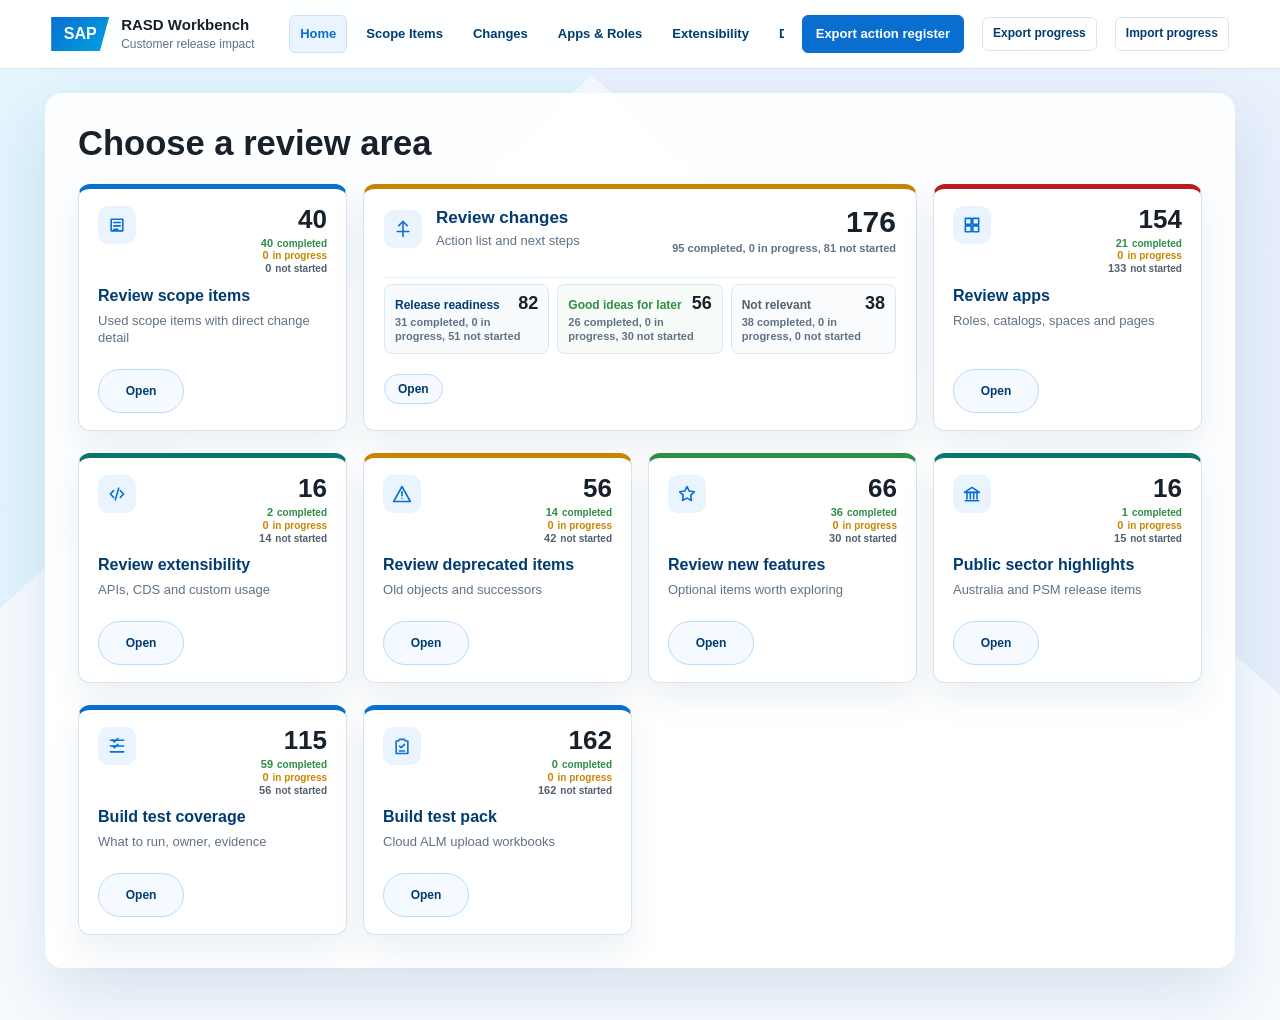
==== index.html @ 015bfc67 "Fix scope completion and add progress transfer" ====
<!doctype html>
<html lang="en">
  <head>
    <meta charset="utf-8" />
    <meta name="viewport" content="width=device-width, initial-scale=1" />
    <title>RASD Customer Release Workbench</title>
    <link rel="icon" href="data:," />
    <link rel="stylesheet" href="styles.css?v=20260702-cloud-alm-guidance-evidence" />
  </head>
  <body data-page="overview">
    <header class="topbar">
      <a class="brand" href="#overview" aria-label="RASD Customer Release Workbench home">
        <span class="sap-mark">SAP</span>
        <span>
          <strong>RASD Workbench</strong>
          <small>Customer release impact</small>
        </span>
      </a>
      <nav class="main-nav" aria-label="Workbench pages">
        <button class="nav-link active" type="button" data-page="overview">Home</button>
        <button class="nav-link" type="button" data-page="scope">Scope Items</button>
        <button class="nav-link" type="button" data-page="whatsnew">Changes</button>
        <button class="nav-link" type="button" data-page="apps">Apps & Roles</button>
        <button class="nav-link" type="button" data-page="extensibility">Extensibility</button>
        <button class="nav-link" type="button" data-page="deprecated">Deprecated</button>
        <button class="nav-link" type="button" data-page="newfeatures">New Features</button>
        <button class="nav-link" type="button" data-page="publicsector">Public Sector</button>
        <button class="nav-link" type="button" data-page="coverage">Coverage</button>
        <button class="nav-link" type="button" data-page="testplan">Test Plan</button>
      </nav>
      <button class="primary-action" id="exportRegister" type="button">Export action register</button>
      <button class="secondary-action sync-action" id="exportProgress" type="button">Export progress</button>
      <button class="secondary-action sync-action" id="importProgress" type="button">Import progress</button>
      <input id="stateInput" type="file" accept=".json" hidden />
    </header>

    <main>
      <section class="hero" aria-labelledby="pageTitle">
        <div class="hero-copy">
          <p class="system-label" id="sourceLabel">RASD 2608.0 export</p>
          <h1 id="pageTitle">RASD review made simple.</h1>
          <p>
            Pick a review area. Mark what is relevant, not relevant, or still needs review.
          </p>
          <div class="hero-actions">
            <button class="primary-action" type="button" data-jump="whatsnew">Review changes</button>
            <button class="secondary-action" type="button" data-jump="testplan">Open test plan</button>
          </div>
        </div>
        <aside class="import-panel" aria-label="RASD data source">
          <div>
            <span class="metric-label">Current customer</span>
            <strong id="customerName">Country Fire Authority</strong>
          </div>
          <div>
            <span class="metric-label">Loaded source</span>
            <strong id="loadedSource">RASD export loaded</strong>
          </div>
          <label class="upload-drop" for="zipInput">
            <span>Upload another RASD ZIP</span>
            <small>Uses the same five Excel files when available</small>
            <input id="zipInput" type="file" accept=".zip" />
          </label>
          <p class="import-note" id="importNote">Preloaded with the supplied 2608.0 RASD ZIP.</p>
        </aside>
      </section>

      <section class="summary-strip" aria-label="Priority release summary">
        <button class="metric-card danger" type="button" data-jump="whatsnew" data-jump-priority="critical">
          <span class="metric-label">Must review first</span>
          <strong id="criticalCount">0</strong>
          <small>Critical items in used scope</small>
        </button>
        <button class="metric-card warning" type="button" data-jump="whatsnew" data-jump-priority="action">
          <span class="metric-label">Action queue</span>
          <strong id="actionCount">0</strong>
          <small>Action/review rows</small>
        </button>
        <button class="metric-card blue" type="button" data-jump="scope" data-jump-filter-key="scopeMode" data-jump-filter-value="used">
          <span class="metric-label">Used scope changed</span>
          <strong id="usedScopeCount">0</strong>
          <small>Scope rows to consider</small>
        </button>
        <button class="metric-card teal" type="button" data-jump="scope" data-jump-filter-key="scopeMode" data-jump-filter-value="activated">
          <span class="metric-label">Skipped by default</span>
          <strong id="activatedOnlyCount">0</strong>
          <small>Activated but not used</small>
        </button>
      </section>

      <section class="workspace">
        <aside class="side-panel" aria-label="Workbench navigation and filters">
          <div class="panel-block">
            <p class="system-label">Work streams</p>
            <div id="workstreamList" class="workstream-list"></div>
          </div>
          <div class="panel-block">
            <p class="system-label">Quick filter</p>
            <label class="search-box">
              <span>Search</span>
              <input id="globalSearch" type="search" placeholder="Scope, app, role, CDS, title" />
            </label>
            <div class="segmented" id="priorityFilter" aria-label="Priority filter">
              <button class="active" type="button" data-priority="all">All</button>
              <button type="button" data-priority="critical">Critical</button>
              <button type="button" data-priority="action">Action</button>
              <button type="button" data-priority="new">New</button>
            </div>
          </div>
        </aside>

        <section class="content-panel" aria-live="polite">
          <div class="view-heading">
            <div>
              <p class="system-label" id="viewKicker">Start here</p>
              <h2 id="viewTitle">Choose a review area</h2>
            </div>
            <div class="view-actions" id="viewActions"></div>
          </div>
          <div id="pageContent"></div>
        </section>
      </section>
    </main>

    <div class="toast" id="toast" role="status" aria-live="polite"></div>

    <script src="data.js"></script>
    <script src="review-state-backup.js"></script>
    <script src="extensibility-inventory.js"></script>
    <script src="sap-help-enrichment.js?v=20260628-full-sap-help-harvest"></script>
    <script src="app.js?v=20260702-cloud-alm-guidance-evidence"></script>
  </body>
</html>
---- styles.css ----
:root {
  --sap-blue: #0a6ed1;
  --sap-deep: #003b71;
  --sap-cyan: #00a3e0;
  --teal: #08756f;
  --green: #2f8d46;
  --amber: #c98500;
  --red: #b91c1c;
  --ink: #17212b;
  --muted: #607285;
  --line: #d9e4ef;
  --soft: #f4f7fa;
  --surface: #ffffff;
  --blue-soft: #eaf4ff;
  --teal-soft: #e7f8f3;
  --amber-soft: #fff7e6;
  --red-soft: #fff0f0;
  --green-soft: #edf8ed;
  --neutral-soft: #f3f5f7;
  --neutral: #52606d;
  --shadow: 0 18px 45px rgba(0, 59, 113, 0.11);
  --topbar-height: 69px;
  color-scheme: light;
}

* {
  box-sizing: border-box;
}

html {
  scroll-behavior: smooth;
}

body {
  margin: 0;
  background:
    linear-gradient(138deg, rgba(224, 244, 253, 0.88) 0 28%, transparent 28% 100%),
    linear-gradient(222deg, rgba(231, 240, 252, 0.9) 0 32%, transparent 32% 100%),
    #f7fbff;
  color: var(--ink);
  font-family: "Segoe UI", Arial, Helvetica, sans-serif;
  line-height: 1.45;
  letter-spacing: 0;
  overflow-x: hidden;
}

button,
input,
select {
  font: inherit;
}

button {
  cursor: pointer;
}

a {
  color: inherit;
}

.topbar {
  position: sticky;
  top: 0;
  z-index: 20;
  display: flex;
  align-items: center;
  gap: 18px;
  min-height: var(--topbar-height);
  padding: 12px clamp(18px, 4vw, 54px);
  background: rgba(255, 255, 255, 0.96);
  border-bottom: 1px solid var(--line);
  backdrop-filter: blur(12px);
}

.brand {
  display: flex;
  align-items: center;
  gap: 12px;
  min-width: 220px;
  color: inherit;
  text-decoration: none;
}

.sap-mark {
  display: grid;
  place-items: center;
  width: 58px;
  height: 34px;
  background: linear-gradient(135deg, var(--sap-blue), var(--sap-cyan));
  color: #fff;
  font-weight: 800;
  clip-path: polygon(0 0, 100% 0, 84% 100%, 0 100%);
}

.brand strong,
.brand small {
  display: block;
}

.brand strong {
  font-size: 15px;
}

.brand small {
  color: var(--muted);
  font-size: 12px;
}

.main-nav {
  display: flex;
  gap: 8px;
  margin-left: auto;
  overflow-x: auto;
}

.nav-link,
.secondary-action,
.primary-action,
.chip-button,
.table-action {
  min-height: 38px;
  border-radius: 6px;
  font-size: 13px;
  font-weight: 700;
}

.nav-link {
  padding: 8px 10px;
  border: 1px solid transparent;
  color: var(--sap-deep);
  background: transparent;
  white-space: nowrap;
}

.nav-link:hover,
.nav-link.active {
  border-color: #c9e1f9;
  background: var(--blue-soft);
  color: var(--sap-blue);
}

.primary-action {
  display: inline-flex;
  align-items: center;
  justify-content: center;
  gap: 8px;
  padding: 9px 13px;
  border: 1px solid var(--sap-blue);
  background: var(--sap-blue);
  color: #fff;
  white-space: nowrap;
  text-decoration: none;
}

.primary-action:hover {
  background: var(--sap-deep);
}

.secondary-action,
.chip-button,
.table-action {
  display: inline-flex;
  align-items: center;
  justify-content: center;
  padding: 8px 12px;
  border: 1px solid var(--line);
  color: var(--sap-deep);
  background: #fff;
}

.secondary-action:hover,
.chip-button:hover,
.table-action:hover {
  background: var(--blue-soft);
}

.sync-action {
  min-height: 34px;
  padding: 7px 10px;
  font-size: 12px;
  white-space: nowrap;
}

.table-action.compact {
  min-height: 28px;
  margin-top: 8px;
  padding: 5px 9px;
  border-color: #b8dcfb;
  color: var(--sap-blue);
  font-size: 12px;
  line-height: 1;
}

main {
  width: min(1360px, 100%);
  margin: 0 auto;
  padding: 28px clamp(18px, 4vw, 54px) 58px;
}

body:not([data-page="overview"]) {
  background: #f6f8fb;
}

body:not([data-page="overview"]) main {
  width: min(1560px, 100%);
  padding: 18px clamp(16px, 3vw, 34px) 48px;
}

@media (min-width: 1181px) {
  body:is([data-page="scope"], [data-page="whatsnew"], [data-page="apps"], [data-page="extensibility"], [data-page="deprecated"]) {
    overflow: hidden;
  }

  body:is([data-page="scope"], [data-page="whatsnew"], [data-page="apps"], [data-page="extensibility"], [data-page="deprecated"]) main {
    height: calc(100vh - var(--topbar-height));
    padding-bottom: 18px;
    overflow: hidden;
  }

  body:is([data-page="scope"], [data-page="whatsnew"], [data-page="apps"], [data-page="extensibility"], [data-page="deprecated"]) .workspace,
  body:is([data-page="scope"], [data-page="whatsnew"], [data-page="apps"], [data-page="extensibility"], [data-page="deprecated"]) .content-panel,
  body:is([data-page="scope"], [data-page="whatsnew"], [data-page="apps"], [data-page="extensibility"], [data-page="deprecated"]) #pageContent,
  body:is([data-page="scope"], [data-page="whatsnew"], [data-page="apps"], [data-page="extensibility"], [data-page="deprecated"]) .page-layout {
    min-height: 0;
  }

  body:is([data-page="scope"], [data-page="whatsnew"], [data-page="apps"], [data-page="extensibility"], [data-page="deprecated"]) .workspace,
  body:is([data-page="scope"], [data-page="whatsnew"], [data-page="apps"], [data-page="extensibility"], [data-page="deprecated"]) .content-panel {
    height: 100%;
    overflow: hidden;
  }

  body:is([data-page="scope"], [data-page="whatsnew"], [data-page="apps"], [data-page="extensibility"], [data-page="deprecated"]) .content-panel {
    display: flex;
    flex-direction: column;
  }

  body:is([data-page="scope"], [data-page="whatsnew"], [data-page="apps"], [data-page="extensibility"], [data-page="deprecated"]) .view-heading,
  body:is([data-page="scope"], [data-page="whatsnew"], [data-page="apps"], [data-page="extensibility"], [data-page="deprecated"]) .filter-row {
    flex: 0 0 auto;
  }

  body:is([data-page="scope"], [data-page="whatsnew"], [data-page="apps"], [data-page="extensibility"], [data-page="deprecated"]) #pageContent {
    display: flex;
    flex: 1 1 auto;
    flex-direction: column;
    overflow: hidden;
  }

  body:is([data-page="scope"], [data-page="whatsnew"], [data-page="apps"], [data-page="extensibility"], [data-page="deprecated"]) .page-layout {
    flex: 1 1 auto;
    align-items: stretch;
    overflow: hidden;
  }

  body[data-page="scope"] .scope-list-main {
    flex: 1 1 auto;
    min-height: 0;
    max-height: 100%;
    overflow: hidden;
  }

  body:is([data-page="scope"], [data-page="whatsnew"], [data-page="apps"], [data-page="extensibility"], [data-page="deprecated"]) .table-panel,
  body:is([data-page="scope"], [data-page="whatsnew"], [data-page="apps"], [data-page="extensibility"], [data-page="deprecated"]) .detail-card {
    min-height: 0;
    max-height: 100%;
    overflow: auto;
    overscroll-behavior: contain;
    scrollbar-gutter: stable;
  }

  body:is([data-page="scope"], [data-page="whatsnew"], [data-page="apps"], [data-page="extensibility"], [data-page="deprecated"]) .detail-card {
    position: static;
    top: auto;
  }

  body:is([data-page="scope"], [data-page="whatsnew"], [data-page="apps"], [data-page="extensibility"], [data-page="deprecated"]) .data-table th {
    position: sticky;
    top: 0;
    z-index: 1;
  }
}

body[data-page="overview"] main {
  width: min(1520px, 100%);
  padding: 24px clamp(22px, 3.5vw, 54px) 52px;
}

.hero {
  display: none;
  grid-template-columns: minmax(0, 1fr) minmax(320px, 0.48fr);
  gap: 24px;
  align-items: stretch;
}

.hero-copy,
.import-panel,
.metric-card,
.side-panel,
.content-panel {
  background: var(--surface);
  border: 1px solid var(--line);
  border-radius: 8px;
  box-shadow: var(--shadow);
}

.hero-copy {
  padding: clamp(28px, 4vw, 44px);
  border-left: 6px solid var(--sap-blue);
}

.system-label,
.metric-label {
  margin: 0;
  color: var(--sap-blue);
  font-size: 12px;
  font-weight: 750;
  letter-spacing: 0.05em;
  text-transform: uppercase;
}

h1,
h2,
h3,
p {
  margin-top: 0;
}

h1 {
  max-width: 850px;
  margin-bottom: 12px;
  font-size: clamp(34px, 5vw, 58px);
  line-height: 1.02;
  letter-spacing: 0;
}

h2 {
  margin-bottom: 0;
  font-size: 25px;
  line-height: 1.15;
}

h3 {
  margin-bottom: 8px;
  font-size: 18px;
  line-height: 1.2;
}

.hero-copy p:not(.system-label) {
  max-width: 820px;
  color: var(--muted);
  font-size: 17px;
}

.hero-actions {
  display: flex;
  flex-wrap: wrap;
  gap: 10px;
  margin-top: 22px;
}

.import-panel {
  display: grid;
  gap: 1px;
  overflow: hidden;
  background: var(--line);
}

.import-panel > div,
.upload-drop,
.import-note {
  margin: 0;
  padding: 18px 22px;
  background: #fff;
}

.import-panel strong {
  display: block;
  margin-top: 6px;
  color: var(--sap-deep);
  font-size: 17px;
}

.upload-drop {
  display: grid;
  gap: 4px;
  color: var(--sap-deep);
  cursor: pointer;
}

.upload-drop span {
  font-weight: 800;
}

.upload-drop small,
.import-note {
  color: var(--muted);
  font-size: 13px;
}

.upload-drop input {
  width: 100%;
  margin-top: 8px;
}

.summary-strip {
  display: none;
  grid-template-columns: repeat(4, minmax(0, 1fr));
  gap: 16px;
  margin: 24px 0;
}

.metric-card {
  width: 100%;
  min-height: 118px;
  padding: 18px;
  color: inherit;
  text-align: left;
  box-shadow: none;
  border-top: 5px solid var(--sap-blue);
  transition: transform 160ms ease, border-color 160ms ease, box-shadow 160ms ease;
}

.metric-card:hover {
  transform: translateY(-2px);
  box-shadow: 0 12px 28px rgba(0, 59, 113, 0.12);
}

.metric-card.danger {
  border-top-color: var(--red);
}

.metric-card.warning {
  border-top-color: var(--amber);
}

.metric-card.blue {
  border-top-color: var(--sap-blue);
}

.metric-card.teal {
  border-top-color: var(--teal);
}

.metric-card.green {
  border-top-color: var(--green);
}

.metric-card strong {
  display: block;
  margin: 8px 0 4px;
  font-size: 32px;
  line-height: 1;
}

.metric-card small {
  color: var(--muted);
  font-weight: 650;
}

.workspace {
  display: grid;
  grid-template-columns: minmax(0, 1fr);
  gap: 0;
  align-items: start;
  min-width: 0;
}

.side-panel {
  display: none;
}

.panel-block + .panel-block {
  margin-top: 22px;
  padding-top: 20px;
  border-top: 1px solid var(--line);
}

.workstream-list {
  display: grid;
  gap: 8px;
  margin-top: 12px;
}

.workstream {
  display: grid;
  grid-template-columns: 36px minmax(0, 1fr) auto;
  gap: 10px;
  align-items: center;
  width: 100%;
  min-height: 58px;
  padding: 9px;
  border: 1px solid var(--line);
  border-radius: 8px;
  background: #fff;
  color: inherit;
  text-align: left;
}

.workstream.active,
.workstream:hover {
  border-color: #afd4f8;
  background: var(--blue-soft);
}

.workstream-icon {
  display: grid;
  place-items: center;
  width: 36px;
  height: 36px;
  border-radius: 7px;
  background: var(--blue-soft);
  color: var(--sap-blue);
  font-size: 18px;
  font-weight: 900;
}

.workstream-icon svg {
  width: 20px;
  height: 20px;
  fill: none;
  stroke: currentColor;
  stroke-width: 1.9;
  stroke-linecap: round;
  stroke-linejoin: round;
}

.workstream strong {
  display: block;
  font-size: 13px;
}

.workstream small {
  display: block;
  color: var(--muted);
  font-size: 12px;
}

.workstream .count {
  color: var(--sap-deep);
  font-size: 18px;
  font-weight: 800;
}

.search-box {
  display: flex;
  align-items: center;
  gap: 8px;
  min-height: 40px;
  margin-top: 12px;
  padding: 0 12px;
  border: 1px solid var(--line);
  border-radius: 6px;
  background: var(--soft);
  color: var(--muted);
  font-size: 13px;
  font-weight: 650;
}

.search-box input {
  width: 100%;
  min-width: 0;
  border: 0;
  outline: 0;
  background: transparent;
  color: var(--ink);
  font-weight: 500;
}

.segmented {
  display: grid;
  grid-template-columns: repeat(2, 1fr);
  gap: 4px;
  margin-top: 12px;
  padding: 4px;
  border: 1px solid var(--line);
  border-radius: 7px;
  background: var(--soft);
}

.segmented button {
  min-height: 32px;
  border: 0;
  border-radius: 5px;
  background: transparent;
  color: var(--muted);
  font-size: 12px;
  font-weight: 750;
}

.segmented button.active {
  background: var(--sap-blue);
  color: #fff;
}

.content-panel {
  min-height: 0;
  padding: 0;
  min-width: 0;
  border: 0;
  border-radius: 0;
  background: transparent;
  box-shadow: none;
}

body[data-page="overview"] .content-panel {
  width: 100%;
  min-height: 0;
  max-width: none;
  margin: 0 auto;
  padding: clamp(24px, 2.6vw, 36px);
  border-radius: 18px;
  background: rgba(255, 255, 255, 0.88);
  box-shadow: 0 28px 70px rgba(0, 59, 113, 0.13);
  backdrop-filter: blur(12px);
}

body[data-page="overview"] .side-panel {
  display: none;
}

body[data-page="overview"] .view-heading {
  justify-content: flex-start;
  margin-bottom: 22px;
  padding: 0;
  border-bottom: 0;
  text-align: left;
}

body[data-page="overview"] .view-heading > div {
  width: 100%;
}

body[data-page="overview"] #viewKicker {
  display: none;
}

body[data-page="overview"] #viewTitle {
  color: var(--ink);
  font-size: clamp(28px, 2.7vw, 38px);
  line-height: 1.02;
  letter-spacing: 0;
}

.view-heading {
  display: flex;
  justify-content: space-between;
  gap: 20px;
  align-items: flex-start;
  margin-bottom: 14px;
  padding: 6px 0 14px;
  border-bottom: 1px solid var(--line);
}

.view-actions {
  display: flex;
  flex-wrap: wrap;
  align-items: center;
  justify-content: flex-end;
  gap: 8px;
}

.page-search {
  display: inline-flex;
  align-items: center;
  gap: 10px;
  min-height: 38px;
  width: min(420px, 42vw);
  padding: 0 12px;
  border: 1px solid var(--line);
  border-radius: 6px;
  background: #fff;
  box-shadow: var(--shadow-soft);
}

.page-search span {
  flex: 0 0 auto;
  color: var(--sap-blue);
  font-size: 11px;
  font-weight: 800;
  letter-spacing: 0.04em;
  text-transform: uppercase;
}

.page-search input {
  min-width: 0;
  width: 100%;
  border: 0;
  outline: 0;
  background: transparent;
  color: var(--ink);
  font: inherit;
}

.page-search input::placeholder {
  color: var(--muted);
}

.overview-grid {
  display: grid;
  grid-template-columns: minmax(0, 1.1fr) minmax(340px, 0.9fr);
  gap: 18px;
}

.home-card-grid {
  display: grid;
  grid-template-columns: repeat(4, minmax(220px, 1fr));
  gap: 22px 16px;
}

.home-card {
  display: grid;
  grid-template-columns: minmax(0, 1fr) auto;
  grid-template-rows: auto auto 1fr auto;
  grid-template-areas:
    "icon count"
    "copy copy"
    ". ."
    "action action";
  gap: 11px;
  align-items: start;
  min-height: 192px;
  height: 100%;
  padding: 17px 19px;
  border: 1px solid var(--line);
  border-top: 5px solid var(--sap-blue);
  border-radius: 12px;
  background: #fff;
  color: inherit;
  text-align: left;
  box-shadow: 0 16px 34px rgba(0, 59, 113, 0.08);
  transition: transform 160ms ease, border-color 160ms ease, box-shadow 160ms ease;
}

.home-card:hover {
  transform: translateY(-3px);
  border-color: #b8d9f7;
  box-shadow: 0 22px 46px rgba(0, 59, 113, 0.16);
}

.home-card::after {
  content: "Open";
  display: inline-flex;
  align-items: center;
  justify-content: center;
  grid-area: action;
  align-self: end;
  justify-self: start;
  min-width: 58px;
  min-height: 30px;
  margin-top: 0;
  padding: 6px 13px;
  border: 1px solid #b8dcfb;
  border-radius: 999px;
  color: var(--sap-deep);
  background: #f4faff;
  font-size: 12px;
  font-weight: 850;
  line-height: 1;
}

.home-card .workstream-icon {
  grid-area: icon;
  width: 38px;
  height: 38px;
  border-radius: 10px;
}

.home-card.danger {
  border-top-color: var(--red);
}

.home-card.warning {
  border-top-color: var(--amber);
}

.home-card.blue {
  border-top-color: var(--sap-blue);
}

.home-card.teal {
  border-top-color: var(--teal);
}

.home-card.green {
  border-top-color: var(--green);
}

.home-card strong,
.home-card small {
  display: block;
}

.home-card-copy {
  grid-area: copy;
}

.home-card strong {
  color: var(--sap-deep);
  font-size: 16px;
  line-height: 1.25;
}

.home-card small {
  margin-top: 6px;
  color: var(--muted);
  font-size: 13px;
  line-height: 1.35;
}

.home-card-count {
  grid-area: count;
  display: grid;
  gap: 6px;
  justify-items: end;
  text-align: right;
  min-width: 122px;
}

.home-card .count {
  color: var(--ink);
  font-size: 26px;
  font-weight: 850;
  line-height: 1;
}

.home-card-count small {
  max-width: 120px;
  margin-top: 0;
  color: var(--muted);
  font-size: 11px;
  font-weight: 750;
  line-height: 1.25;
}

.home-status-boxes {
  grid-area: progress;
  display: grid;
  grid-template-columns: minmax(0, .78fr) minmax(0, 1.22fr);
  gap: 7px;
  align-self: end;
}

.home-status-box {
  min-width: 0;
  min-height: 42px;
  padding: 6px 8px;
  border: 1px solid #d8e6f4;
  border-radius: 8px;
  background: #fbfdff;
}

.home-status-box.done {
  border-color: #cfe8d4;
  background: #fbfffc;
}

.home-status-box.remaining {
  border-color: #d6e3f0;
  background: #fbfdff;
}

.home-status-box strong {
  display: block;
  color: var(--ink);
  font-size: 17px;
  line-height: 1;
}

.home-status-box strong span {
  display: inline;
  margin-left: 4px;
  color: var(--muted);
  font-size: 10px;
  font-weight: 800;
  line-height: 1;
}

.home-status-box.done strong {
  color: var(--green);
}

.home-status-box small,
.home-status-box em {
  display: block;
  margin-top: 3px;
  color: var(--muted);
  font-size: 10px;
  font-weight: 780;
  line-height: 1.2;
}

.home-status-box em {
  font-style: normal;
  font-weight: 700;
}

.home-status-summary {
  display: grid;
  gap: 2px;
  justify-items: end;
  color: var(--muted);
  font-size: 11px;
  font-weight: 800;
  line-height: 1.2;
}

.home-status-summary.compact {
  display: grid;
  gap: 1px;
  max-width: 132px;
  color: var(--muted);
  font-size: 10px;
  font-weight: 750;
  line-height: 1.18;
  text-align: right;
  justify-items: end;
}

.home-status-summary span {
  display: inline-flex;
  gap: 4px;
  align-items: baseline;
  justify-content: flex-end;
  white-space: nowrap;
}

.home-status-summary strong {
  display: inline;
  color: inherit;
  font-size: 11px;
  line-height: 1;
}

.home-status-summary .complete,
.scope-completion-summary .complete {
  color: var(--green);
}

.home-status-summary .progress,
.scope-completion-summary .progress {
  color: var(--amber);
}

.home-status-summary .todo,
.scope-completion-summary .todo {
  color: var(--neutral);
}

.review-feature-card {
  grid-column: span 2;
  display: grid;
  grid-template-columns: minmax(0, 1fr) auto;
  grid-template-areas:
    "title total"
    "breakdown breakdown"
    "action action";
  gap: 12px;
  min-height: 192px;
  padding: 18px 20px;
  border: 1px solid var(--line);
  border-top: 5px solid var(--amber);
  border-radius: 12px;
  background: #fff;
  color: inherit;
  text-align: left;
  box-shadow: 0 16px 34px rgba(0, 59, 113, 0.08);
  transition: transform 160ms ease, border-color 160ms ease, box-shadow 160ms ease;
}

.review-feature-card:hover {
  transform: translateY(-3px);
  border-color: #e5c064;
  box-shadow: 0 22px 46px rgba(0, 59, 113, 0.16);
}

.feature-title {
  grid-area: title;
  display: inline-grid;
  grid-template-columns: auto minmax(0, 1fr);
  gap: 14px;
  align-items: center;
}

.feature-title .workstream-icon {
  width: 38px;
  height: 38px;
  border-radius: 10px;
}

.feature-title strong,
.feature-title small {
  display: block;
}

.feature-title strong {
  color: var(--sap-deep);
  font-size: 17px;
  line-height: 1.25;
}

.feature-title small {
  margin-top: 4px;
  color: var(--muted);
  font-size: 13px;
}

.feature-total {
  grid-area: total;
  display: grid;
  gap: 4px;
  justify-items: end;
  text-align: right;
}

.feature-total .count {
  color: var(--ink);
  font-size: 30px;
  font-weight: 850;
  line-height: 1;
}

.feature-total small {
  color: var(--muted);
  font-size: 11px;
  font-weight: 750;
}

.home-card-breakdown {
  grid-area: breakdown;
  display: grid;
  grid-template-columns: repeat(3, minmax(0, 1fr));
  gap: 8px;
  padding-top: 6px;
  border-top: 1px solid #e7eef6;
}

.home-split {
  display: grid;
  grid-template-columns: minmax(0, 1fr) auto;
  gap: 2px 8px;
  align-items: baseline;
  min-height: 56px;
  padding: 9px 10px;
  border: 1px solid #d9e8f5;
  border-radius: 8px;
  background: #f8fbfe;
}

.home-split > span {
  color: var(--sap-deep);
  font-size: 12px;
  font-weight: 850;
}

.home-split strong {
  color: var(--ink);
  font-size: 18px;
  line-height: 1;
}

.home-split small {
  grid-column: 1 / -1;
  margin-top: 0;
  color: var(--muted);
  font-size: 11px;
  font-weight: 700;
  line-height: 1.25;
}

.home-split.future {
  background: #f7fcf8;
}

.home-split.future > span {
  color: var(--green);
}

.home-split.parked {
  background: #fafbfc;
}

.home-split.parked > span {
  color: var(--neutral);
}

.feature-open {
  grid-area: action;
  display: inline-flex;
  align-items: center;
  justify-content: center;
  justify-self: start;
  min-height: 30px;
  padding: 6px 13px;
  border: 1px solid #b8dcfb;
  border-radius: 999px;
  color: var(--sap-deep);
  background: #f4faff;
  font-size: 12px;
  font-weight: 850;
  line-height: 1;
}

.focus-card,
.detail-card,
.table-panel,
.insight-card,
.empty-state {
  border: 1px solid var(--line);
  border-radius: 8px;
  background: #fff;
}

.focus-card {
  padding: 20px;
}

.focus-list,
.card-grid,
.action-list {
  display: grid;
  gap: 10px;
}

.focus-item,
.action-row {
  display: grid;
  grid-template-columns: minmax(0, 1fr) auto;
  gap: 16px;
  align-items: center;
  padding: 14px;
  border: 1px solid var(--line);
  border-radius: 8px;
  background: #fff;
}

.focus-item:hover,
.action-row:hover {
  border-color: #b6d9fa;
}

.focus-item p,
.action-row p,
.detail-card p {
  margin-bottom: 0;
  color: var(--muted);
}

.badges {
  display: flex;
  flex-wrap: wrap;
  gap: 6px;
  margin-bottom: 8px;
}

.badge {
  display: inline-flex;
  align-items: center;
  min-height: 24px;
  padding: 4px 8px;
  border-radius: 999px;
  background: var(--blue-soft);
  color: var(--sap-deep);
  font-size: 12px;
  font-weight: 750;
}

.badge.danger {
  background: var(--red-soft);
  color: var(--red);
}

.badge.warning {
  background: var(--amber-soft);
  color: #8a5400;
}

.badge.green {
  background: var(--green-soft);
  color: var(--green);
}

.badge.teal {
  background: var(--teal-soft);
  color: var(--teal);
}

.badge.neutral {
  background: var(--neutral-soft);
  color: var(--neutral);
}

.card-grid {
  grid-template-columns: repeat(2, minmax(0, 1fr));
}

.insight-card {
  padding: 18px;
}

.insight-card strong {
  display: block;
  color: var(--sap-deep);
  font-size: 22px;
}

.insight-card p {
  margin: 6px 0 0;
  color: var(--muted);
}

.status-insight .badge {
  margin-top: 6px;
}

.page-layout {
  display: grid;
  grid-template-columns: minmax(0, 1fr) minmax(320px, 0.34fr);
  gap: 14px;
  align-items: start;
}

.scope-list-layout {
  grid-template-columns: minmax(0, 1fr) minmax(340px, 0.34fr);
}

.filter-row {
  display: flex;
  flex-wrap: wrap;
  gap: 8px;
  margin-bottom: 14px;
}

.compact-filter-row {
  margin-top: -8px;
}

.chip-button.active {
  border-color: var(--sap-blue);
  background: var(--blue-soft);
  color: var(--sap-blue);
}

.table-panel {
  overflow: hidden;
}

.scope-list-main {
  min-width: 0;
  display: flex;
  flex-direction: column;
  gap: 8px;
}

.scope-list-main .table-panel {
  flex: 1 1 auto;
}

.data-table {
  width: 100%;
  border-collapse: collapse;
}

.scope-table {
  table-layout: fixed;
}

.scope-table .scope-col-degree {
  width: 62px;
}

.scope-table .scope-col-item {
  width: 39%;
}

.scope-table .scope-col-lob {
  width: 17%;
}

.scope-table .scope-col-reviewed {
  width: 78px;
}

.scope-table .scope-col-yet {
  width: 88px;
}

.scope-table .scope-col-status {
  width: 118px;
}

.scope-table .scope-col-detail {
  width: 142px;
}

.scope-table .scope-col-used {
  width: 72px;
}

.change-table {
  table-layout: fixed;
}

.change-table .change-col-action {
  width: 176px;
}

.change-table .change-col-review {
  width: 156px;
}

.change-table .change-col-category {
  width: 142px;
}

.change-table .change-col-scope {
  width: 176px;
}

.change-table .action-cell {
  width: 176px;
}

.change-table .review-cell select {
  width: 100%;
}

.change-table .action-badge {
  justify-content: center;
  width: 150px;
  min-height: 42px;
  padding: 7px 10px;
  box-sizing: border-box;
  text-align: center;
  line-height: 1.15;
  white-space: normal;
}

.data-table th,
.data-table td {
  padding: 10px 12px;
  border-bottom: 1px solid var(--line);
  text-align: left;
  vertical-align: top;
}

.data-table .count-column,
.data-table .count-cell {
  text-align: center;
}

.data-table .count-cell {
  color: var(--sap-deep);
  font-weight: 850;
}

.data-table .review-status-cell .badge {
  white-space: nowrap;
}

.data-table .status-detail-cell {
  color: var(--muted);
  font-size: 12px;
  font-weight: 750;
  line-height: 1.25;
}

.scope-table td,
.scope-table th {
  vertical-align: middle;
}

.data-table th {
  background: #f7fafd;
  color: #31465a;
  font-size: 12px;
  font-weight: 800;
  text-transform: uppercase;
}

.data-table tr:last-child td {
  border-bottom: 0;
}

.data-table tr.selected td {
  background: var(--blue-soft);
}

.data-table tr.review-not-relevant:not(.selected) td,
.action-row.review-not-relevant,
.task-card.review-not-relevant,
.linked-change.review-not-relevant,
.scope-review-card.review-not-relevant {
  background: #fafbfc;
}

.data-table tr.review-not-relevant .row-link,
.action-row.review-not-relevant h3,
.task-card.review-not-relevant strong,
.linked-change.review-not-relevant strong,
.scope-review-card.review-not-relevant h3 {
  color: var(--neutral);
}

.data-table button.row-link {
  padding: 0;
  border: 0;
  background: transparent;
  color: var(--sap-blue);
  text-align: left;
  font-weight: 800;
}

.row-meta {
  display: block;
  margin-top: 4px;
  color: var(--muted);
  font-size: 12px;
  line-height: 1.35;
}

.review-summary {
  display: flex;
  flex-wrap: wrap;
  gap: 6px;
  margin-left: auto;
}

.review-summary span {
  min-height: 30px;
  padding: 6px 10px;
  border: 1px solid var(--line);
  border-radius: 999px;
  background: #fff;
  color: var(--muted);
  font-size: 12px;
  font-weight: 750;
}

.review-control {
  display: grid;
  gap: 6px;
  color: var(--muted);
  font-size: 12px;
  font-weight: 750;
}

.review-control.compact {
  min-width: 132px;
}

.card-actions {
  display: grid;
  gap: 8px;
  justify-items: end;
  min-width: 150px;
}

.review-control select,
.review-detail select,
.detail-section textarea {
  width: 100%;
  border: 1px solid var(--line);
  border-radius: 6px;
  background: #fff;
  color: var(--ink);
}

.review-control select,
.review-detail select {
  min-height: 34px;
  padding: 6px 8px;
}

.review-detail {
  display: grid;
  grid-template-columns: minmax(0, 1fr) auto;
  gap: 10px;
  align-items: end;
}

.review-inherited {
  margin-top: 8px;
  padding: 8px 10px;
  border: 1px solid var(--line);
  border-radius: 6px;
  background: var(--neutral-soft);
  color: var(--neutral);
  font-size: 12px;
}

.detail-actions {
  display: flex;
  flex-wrap: wrap;
  gap: 8px;
  margin-top: 14px;
}

.detail-section textarea {
  min-height: 80px;
  margin-top: 10px;
  padding: 10px;
  resize: vertical;
}

.degree {
  display: inline-grid;
  place-items: center;
  min-width: 38px;
  height: 28px;
  border: 0;
  border-radius: 999px;
  background: var(--blue-soft);
  color: var(--sap-blue);
  font-weight: 800;
}

button.degree:hover {
  outline: 2px solid #b8dcfb;
}

.detail-card {
  position: sticky;
  top: 96px;
  padding: 16px;
}

.detail-card h3 {
  margin-bottom: 0;
}

.detail-title-row {
  display: flex;
  align-items: flex-start;
  justify-content: space-between;
  gap: 10px;
  margin: 8px 0 12px;
}

.detail-title-row h3 {
  flex: 1 1 auto;
  min-width: 0;
}

.detail-title-row .review-control.compact {
  flex: 0 0 132px;
  min-width: 132px;
}

.detail-review-actions {
  padding: 0 0 12px;
  border-bottom: 1px solid var(--line);
}

.detail-card .source-guidance.action-compact[open] {
  display: grid;
}

.detail-card .source-guidance-grid {
  grid-template-columns: 1fr;
}

.detail-section {
  padding: 14px 0;
  border-top: 1px solid var(--line);
}

.detail-section:first-of-type {
  border-top: 0;
  padding-top: 0;
}

.detail-list {
  margin: 10px 0 0;
  padding-left: 20px;
  color: var(--muted);
}

.detail-list li + li {
  margin-top: 6px;
}

.fact-grid {
  display: grid;
  grid-template-columns: repeat(2, minmax(0, 1fr));
  gap: 10px;
  margin-top: 10px;
}

.fact-card {
  min-width: 0;
  padding: 12px;
  border: 1px solid var(--line);
  border-radius: 8px;
  background: #f8fbfe;
}

.fact-card span {
  display: block;
  margin-bottom: 6px;
  color: var(--muted);
  font-size: 11px;
  font-weight: 800;
  text-transform: uppercase;
}

.fact-card strong {
  display: block;
  color: var(--ink);
  font-size: 18px;
}

.fact-card p {
  margin-top: 5px;
  overflow-wrap: anywhere;
}

.evidence-strip,
.evidence-metric-grid {
  display: grid;
  grid-template-columns: repeat(5, minmax(0, 1fr));
  gap: 10px;
}

.evidence-strip {
  margin: 0 0 14px;
}

.evidence-metric-grid {
  grid-template-columns: repeat(4, minmax(0, 1fr));
  margin-top: 10px;
}

.evidence-metric {
  min-width: 0;
  padding: 10px 12px;
  border: 1px solid var(--line);
  border-radius: 8px;
  background: #f8fbfe;
}

.evidence-metric span,
.evidence-subsection .system-label {
  display: block;
  color: var(--sap-blue);
  font-size: 11px;
  font-weight: 850;
  letter-spacing: .02em;
  text-transform: uppercase;
}

.evidence-metric strong {
  display: block;
  margin-top: 5px;
  color: var(--ink);
  font-size: 20px;
  line-height: 1;
}

.evidence-metric small {
  display: block;
  margin-top: 5px;
  color: var(--muted);
  font-size: 11px;
  font-weight: 700;
}

body[data-page="extensibility"] #pageContent {
  overflow: auto;
  padding-right: 4px;
}

body[data-page="extReview"] #pageContent {
  overflow: auto;
  padding-right: 4px;
}

.validation-map {
  display: grid;
  grid-template-columns: minmax(0, 1fr) minmax(360px, .62fr);
  gap: 14px;
  margin-bottom: 12px;
  padding: 14px 16px;
  border: 1px solid var(--line);
  border-radius: 8px;
  background: #fff;
}

.validation-map h3,
.ext-section-heading h3 {
  margin: 0;
  color: var(--ink);
  font-size: 18px;
}

.validation-map p,
.ext-section-heading p {
  margin: 5px 0 0;
  color: var(--muted);
}

.validation-steps {
  display: grid;
  grid-template-columns: repeat(2, minmax(0, 1fr));
  gap: 8px;
}

.validation-steps span {
  min-width: 0;
  padding: 9px 10px;
  border: 1px solid var(--line);
  border-radius: 8px;
  background: #f8fbfe;
  color: var(--muted);
  font-size: 12px;
  font-weight: 750;
}

.validation-steps strong {
  display: inline-grid;
  place-items: center;
  width: 22px;
  height: 22px;
  margin-right: 6px;
  border-radius: 999px;
  background: var(--blue-soft);
  color: var(--sap-blue);
}

.ext-evidence-strip {
  grid-template-columns: repeat(6, minmax(0, 1fr));
}

.ext-two-part {
  display: grid;
  gap: 14px;
}

.ext-section {
  min-width: 0;
  border: 1px solid var(--line);
  border-radius: 8px;
  background: #fff;
  overflow: hidden;
}

.ext-section-heading {
  display: grid;
  grid-template-columns: minmax(0, 1fr) auto;
  gap: 12px;
  align-items: start;
  padding: 14px 16px;
  border-bottom: 1px solid var(--line);
  background: #fbfdff;
}

.ext-section-heading .review-summary {
  margin-left: 0;
  justify-content: flex-end;
}

.ext-table-panel {
  max-height: none;
  overflow: visible;
  border: 0;
  border-radius: 0;
}

body[data-page="extensibility"] .ext-table-panel {
  max-height: none;
  overflow: visible;
  overscroll-behavior: auto;
}

.ext-table {
  table-layout: fixed;
}

.ext-table th:nth-child(1),
.ext-table td:nth-child(1) {
  width: 148px;
}

.ext-table th:nth-child(2),
.ext-table td:nth-child(2) {
  width: 150px;
}

.ext-table th:nth-child(4),
.ext-table td:nth-child(4) {
  width: 190px;
}

.ext-table th:nth-child(5),
.ext-table td:nth-child(5) {
  width: 220px;
}

.grouped-preview {
  display: block;
  margin-top: 8px;
  padding: 7px 9px;
  border: 1px solid #d8e8f6;
  border-radius: 7px;
  background: #f8fbfe;
  color: var(--muted);
  font-size: 11px;
  font-weight: 700;
  line-height: 1.35;
}

.compact-source-grid {
  margin-top: 12px;
}

.ext-review-page .scope-review-hero {
  grid-template-columns: 1fr;
  border-top: 4px solid var(--teal);
}

.ext-review-page .scope-review-title-row {
  align-items: center;
}

.ext-review-page .scope-review-title-row h3 {
  max-width: 760px;
}

.ext-review-metrics {
  grid-template-columns: repeat(4, minmax(0, 1fr));
}

.ext-review-metrics .evidence-metric strong {
  font-size: 16px;
  line-height: 1.25;
}

.ext-fix-layout {
  display: grid;
  grid-template-columns: minmax(0, 0.92fr) minmax(340px, 1.08fr);
  gap: 14px;
}

.ext-fix-main h3 {
  margin: 2px 0 8px;
  color: var(--ink);
  font-size: 18px;
}

.ext-section-label {
  margin-top: 14px;
}

.ext-fix-panels {
  grid-template-columns: repeat(2, minmax(0, 1fr));
}

.fix-step-list {
  margin: 8px 0 0;
  padding-left: 20px;
  color: var(--ink);
  font-size: 14px;
  line-height: 1.45;
}

.fix-step-list li + li {
  margin-top: 8px;
}

.source-empty {
  padding: 12px;
  border: 1px solid #cfe5f9;
  border-radius: 8px;
  background: #f6fbff;
}

.source-empty strong {
  display: block;
  color: var(--sap-deep);
}

.source-empty p {
  margin-top: 6px;
  color: var(--muted);
}

.mini-table-wrap {
  overflow: auto;
}

.mini-table {
  width: 100%;
  border-collapse: collapse;
}

.mini-table th,
.mini-table td {
  padding: 9px 10px;
  border-bottom: 1px solid var(--line);
  text-align: left;
  vertical-align: top;
}

.mini-table th {
  color: #31465a;
  font-size: 11px;
  font-weight: 850;
  text-transform: uppercase;
}

.source-row {
  display: flex;
  flex-wrap: wrap;
  gap: 6px;
}

.section-sources {
  margin-top: 10px;
}

.source-chip {
  display: inline-flex;
  align-items: center;
  min-height: 28px;
  padding: 5px 9px;
  border: 1px solid #b7d7f7;
  border-radius: 999px;
  background: #fff;
  color: var(--sap-deep);
  font-size: 12px;
  font-weight: 750;
  text-decoration: none;
}

.source-chip:hover {
  background: var(--blue-soft);
}

.tenant-evidence-panel {
  background: #fbfdff;
}

.evidence-subsection {
  margin-top: 14px;
}

.mini-evidence-table-wrap {
  max-width: 100%;
  margin-top: 8px;
  overflow-x: auto;
  border: 1px solid var(--line);
  border-radius: 8px;
  background: #fff;
}

.mini-evidence-table {
  width: 100%;
  min-width: 560px;
  border-collapse: collapse;
  font-size: 12px;
}

.mini-evidence-table th,
.mini-evidence-table td {
  padding: 8px 10px;
  border-bottom: 1px solid var(--line);
  text-align: left;
  vertical-align: top;
}

.mini-evidence-table th {
  color: var(--sap-deep);
  font-size: 10px;
  font-weight: 850;
  text-transform: uppercase;
  background: #f3f8fd;
}

.mini-evidence-table tr:last-child td {
  border-bottom: 0;
}

.compact-note {
  margin-top: 6px;
  font-size: 12px;
}

.linked-changes {
  display: grid;
  gap: 8px;
  margin-top: 10px;
}

.linked-change {
  padding: 10px;
  border: 1px solid var(--line);
  border-radius: 7px;
  background: #f8fbfe;
}

.linked-change strong {
  display: block;
  margin-bottom: 4px;
}

.linked-change-review {
  margin: 8px 0;
}

.linked-change-review .review-control.compact {
  max-width: 180px;
}

.scope-change p {
  margin-bottom: 0;
  color: var(--muted);
}

.change-guidance {
  display: grid;
  gap: 8px;
  margin-top: 10px;
}

.change-guidance div {
  padding: 9px;
  border: 1px solid #e3edf7;
  border-radius: 7px;
  background: #fff;
}

.change-guidance span {
  display: block;
  margin-bottom: 4px;
  color: var(--sap-blue);
  font-size: 11px;
  font-weight: 850;
  text-transform: uppercase;
}

.change-guidance p {
  color: var(--ink);
  font-size: 13px;
  line-height: 1.4;
}

.recommendation-panel {
  margin-top: 10px;
  padding: 10px;
  border: 1px solid var(--line);
  border-radius: 7px;
  background: #fff;
}

.recommendation-panel.required {
  border-color: #f0b6b6;
  background: var(--red-soft);
}

.recommendation-panel.targeted,
.recommendation-panel.review {
  border-color: #f0d08b;
  background: var(--amber-soft);
}

.recommendation-panel.optional {
  border-color: #b7dfbf;
  background: var(--green-soft);
}

.recommendation-panel.skip {
  background: var(--neutral-soft);
}

.recommendation-panel strong {
  display: block;
  margin-top: 6px;
  color: var(--ink);
}

.scope-review-page {
  display: grid;
  gap: 16px;
}

.scope-review-hero,
.scope-review-panel,
.scope-review-card {
  border: 1px solid var(--line);
  border-radius: 8px;
  background: #fff;
}

.scope-review-hero {
  display: grid;
  grid-template-columns: minmax(0, 1fr) auto;
  gap: 18px;
  align-items: start;
  padding: 18px;
}

.scope-review-hero h3 {
  margin-bottom: 0;
  font-size: 22px;
}

.scope-review-title-row {
  display: flex;
  align-items: flex-start;
  gap: 12px;
  margin: 8px 0 6px;
}

.scope-review-title-row h3 {
  flex: 0 1 auto;
}

.scope-review-title-row .review-control.compact {
  flex: 0 0 150px;
  min-width: 150px;
  max-width: 150px;
  margin-top: 1px;
}

.scope-review-actions {
  display: flex;
  flex-wrap: wrap;
  justify-content: flex-end;
  gap: 8px;
}

.scope-review-overview {
  display: grid;
  grid-template-columns: minmax(280px, 0.85fr) minmax(0, 1.15fr);
  gap: 14px;
}

.scope-review-panel {
  padding: 16px;
}

.scope-review-panel .detail-section {
  padding: 0;
  border-top: 0;
}

.scope-review-metrics {
  display: grid;
  grid-template-columns: repeat(4, minmax(0, 1fr));
  gap: 10px;
}

.scope-review-filter {
  align-items: center;
  margin-bottom: 0;
}

.scope-review-list {
  display: grid;
  grid-template-columns: repeat(2, minmax(0, 1fr));
  gap: 14px;
}

.scope-review-buckets {
  display: grid;
  grid-template-columns: minmax(0, 1fr);
  gap: 16px;
  align-items: start;
}

.change-bucket {
  min-width: 0;
  border: 1px solid var(--line);
  border-top: 4px solid var(--sap-blue);
  border-radius: 8px;
  background: #f8fbfe;
  overflow: hidden;
}

.change-bucket.future {
  border-top-color: var(--green);
}

.change-bucket.parked {
  border-top-color: var(--neutral);
}

.change-bucket-summary {
  display: grid;
  grid-template-columns: minmax(0, 1fr) auto;
  gap: 16px;
  align-items: center;
  padding: 14px;
  cursor: pointer;
  list-style: none;
}

.change-bucket-summary::-webkit-details-marker {
  display: none;
}

.bucket-title {
  display: flex;
  gap: 10px;
  align-items: flex-start;
  min-width: 0;
}

.bucket-toggle {
  display: grid;
  place-items: center;
  flex: 0 0 auto;
  width: 24px;
  height: 24px;
  border: 1px solid #c6dcf2;
  border-radius: 999px;
  background: #fff;
  color: var(--sap-blue);
  font-weight: 850;
}

.bucket-toggle::before {
  content: "+";
}

.change-bucket[open] .bucket-toggle::before {
  content: "-";
}

.bucket-title strong {
  color: var(--sap-deep);
  font-size: 15px;
}

.lane-heading h3 {
  display: flex;
  align-items: baseline;
  justify-content: space-between;
  gap: 12px;
  margin-bottom: 4px;
  color: var(--sap-deep);
  font-size: 15px;
}

.bucket-title small {
  display: block;
  margin-top: 4px;
  color: var(--muted);
  font-size: 13px;
  font-weight: 500;
  line-height: 1.4;
}

.bucket-status {
  display: grid;
  gap: 3px;
  justify-items: end;
  text-align: right;
}

.bucket-status strong,
.lane-heading h3 span {
  color: var(--ink);
  font-size: 20px;
  font-weight: 850;
}

.bucket-status small {
  color: var(--muted);
  font-size: 12px;
  font-weight: 750;
  line-height: 1.4;
}

.lane-heading p {
  margin-bottom: 12px;
  color: var(--muted);
  font-size: 13px;
  line-height: 1.4;
}

.change-bucket-list {
  display: grid;
  gap: 12px;
  padding: 0 14px 14px;
}

.change-bucket:not([open]) .change-bucket-list {
  display: none;
}

.scope-review-card {
  display: grid;
  gap: 10px;
  align-content: start;
  padding: 16px;
}

.scope-review-card-head {
  display: flex;
  flex-wrap: wrap;
  gap: 8px;
  align-items: start;
}

.scope-review-card-title {
  display: flex;
  align-items: flex-start;
  gap: 12px;
}

.scope-review-card h3 {
  flex: 0 1 auto;
  margin-bottom: 0;
}

.scope-review-card-title .review-control.compact {
  flex: 0 0 150px;
  min-width: 150px;
  max-width: 150px;
}

.scope-review-card > p {
  margin-bottom: 0;
  color: var(--muted);
}

.scope-review-guidance {
  display: grid;
  grid-template-columns: repeat(2, minmax(0, 1fr));
  gap: 10px;
}

.scope-review-guidance div,
.review-note-toggle {
  padding: 0;
  border: 0;
  background: transparent;
}

.scope-review-guidance span,
.review-note-toggle summary {
  display: inline-flex;
  align-items: center;
  justify-content: center;
  min-height: 30px;
  margin-bottom: 0;
  padding: 5px 12px;
  border: 1px solid #b8dcfb;
  border-radius: 999px;
  background: #fff;
  color: var(--sap-blue);
  font-size: 12px;
  font-weight: 850;
  line-height: 1;
  text-transform: none;
}

.review-note-toggle summary {
  cursor: pointer;
  list-style: none;
}

.review-note-toggle summary::-webkit-details-marker {
  display: none;
}

.scope-review-guidance p {
  margin-bottom: 0;
  color: var(--ink);
}

.review-note-toggle textarea {
  width: min(340px, 100%);
  min-height: 92px;
  margin-top: 8px;
  padding: 10px;
  border: 1px solid var(--line);
  border-radius: 6px;
  resize: vertical;
}

.review-note-toggle:not([open]) textarea {
  display: none;
}

.review-note-toggle[open] {
  flex: 0 1 360px;
  padding: 10px;
  border: 1px solid #cfe5f9;
  border-radius: 8px;
  background: #f8fbfe;
}

.review-action-row {
  display: flex;
  flex-wrap: wrap;
  gap: 8px;
  align-items: flex-start;
}

.source-guidance {
  display: grid;
  gap: 12px;
  padding: 12px;
  border: 1px solid #cfe5f9;
  border-radius: 8px;
  background: #f6fbff;
}

.source-guidance.action-compact {
  flex: 0 1 auto;
  display: block;
  padding: 0;
  border: 0;
  background: transparent;
}

.source-guidance.action-compact[open] {
  flex: 1 1 100%;
  display: grid;
  gap: 12px;
  padding: 12px;
  border: 1px solid #cfe5f9;
  border-radius: 8px;
  background: #f6fbff;
}

.source-guidance-summary {
  display: flex;
  align-items: center;
  justify-content: space-between;
  gap: 12px;
  cursor: pointer;
  list-style: none;
}

.source-guidance-summary::-webkit-details-marker {
  display: none;
}

.source-guidance:not([open]) .source-guidance-grid,
.source-guidance:not([open]) .source-screenshot-grid,
.source-guidance:not([open]) .source-media-grid,
.source-guidance:not([open]) .source-links {
  display: none;
}

.source-guidance-summary span {
  color: var(--sap-deep);
  font-size: 13px;
  font-weight: 850;
}

.source-guidance-summary small {
  color: var(--muted);
  font-size: 12px;
  font-weight: 750;
  text-align: right;
}

.source-guidance-summary::before {
  content: "+";
  display: inline-grid;
  place-items: center;
  flex: 0 0 auto;
  width: 22px;
  height: 22px;
  border: 1px solid #b8dcfb;
  border-radius: 999px;
  background: #fff;
  color: var(--sap-blue);
  font-weight: 850;
}

.source-guidance[open] .source-guidance-summary::before {
  content: "-";
}

.source-guidance.action-compact .source-guidance-summary {
  display: inline-flex;
  justify-content: center;
  min-height: 30px;
  padding: 5px 12px;
  border: 1px solid #b8dcfb;
  border-radius: 999px;
  background: #fff;
}

.source-guidance.action-compact .source-guidance-summary::before {
  content: none;
}

.source-guidance.action-compact .source-guidance-summary span {
  color: var(--sap-blue);
  font-size: 12px;
  line-height: 1;
}

.source-guidance.action-compact[open] .source-guidance-summary {
  width: fit-content;
}

.source-guidance-grid {
  display: grid;
  grid-template-columns: repeat(2, minmax(0, 1fr));
  gap: 12px;
}

.source-guidance-section {
  min-width: 0;
}

.source-guidance-section span {
  display: block;
  margin-bottom: 5px;
  color: var(--sap-blue);
  font-size: 11px;
  font-weight: 850;
  text-transform: uppercase;
}

.source-guidance-section p,
.source-guidance-section li {
  color: var(--ink);
  font-size: 13px;
  line-height: 1.45;
}

.source-guidance-section ul {
  margin: 0;
  padding-left: 18px;
}

.source-guidance-section li + li {
  margin-top: 5px;
}

.source-screenshot-grid {
  display: grid;
  grid-template-columns: repeat(2, minmax(0, 1fr));
  gap: 10px;
}

.source-screenshot-card {
  min-width: 0;
  padding: 12px;
  border: 1px solid #d8e8f6;
  border-radius: 8px;
  background:
    linear-gradient(180deg, #eef7ff 0 28px, #fff 28px 100%);
}

.source-screenshot-card span {
  display: inline-flex;
  min-height: 20px;
  align-items: center;
  padding: 2px 8px;
  border: 1px solid #c7e0f7;
  border-radius: 999px;
  background: #fff;
  color: var(--sap-blue);
  font-size: 10px;
  font-weight: 850;
  text-transform: uppercase;
}

.source-screenshot-card strong {
  display: block;
  margin-top: 9px;
  color: var(--ink);
  font-size: 13px;
  line-height: 1.3;
}

.source-screenshot-card p {
  margin-top: 6px;
  color: var(--ink);
  font-size: 13px;
  line-height: 1.45;
}

.source-screenshot-card small {
  display: block;
  margin-top: 8px;
  color: var(--muted);
  font-size: 12px;
  line-height: 1.35;
}

.source-media-grid {
  display: grid;
  grid-template-columns: repeat(auto-fit, minmax(220px, 1fr));
  gap: 10px;
  margin-top: 10px;
}

.source-media-card {
  display: grid;
  gap: 6px;
  min-width: 0;
  padding: 10px;
  color: var(--ink);
  text-decoration: none;
  border: 1px solid #d8e8f6;
  border-radius: 8px;
  background: #fff;
}

.source-media-card span {
  color: var(--sap-blue);
  font-size: 10px;
  font-weight: 850;
  letter-spacing: 0.04em;
  text-transform: uppercase;
}

.source-media-card strong {
  font-size: 13px;
  line-height: 1.3;
}

.source-media-card img {
  width: 100%;
  max-height: 150px;
  object-fit: contain;
  border: 1px solid #d8e8f6;
  border-radius: 6px;
  background: #f8fbff;
}

.source-links {
  display: flex;
  flex-wrap: wrap;
  gap: 8px;
  padding-top: 8px;
  border-top: 1px solid #dcecf9;
}

.source-links a {
  display: inline-flex;
  align-items: center;
  min-height: 28px;
  padding: 5px 10px;
  border: 1px solid #b8dcfb;
  border-radius: 999px;
  background: #fff;
  color: var(--sap-deep);
  font-size: 12px;
  font-weight: 800;
  text-decoration: none;
}

.source-links a:hover {
  border-color: var(--sap-blue);
  color: var(--sap-blue);
}

.muted {
  color: var(--muted);
}

.empty-state {
  padding: 28px;
  color: var(--muted);
  text-align: center;
}

.kanban {
  display: grid;
  grid-template-columns: repeat(4, minmax(0, 1fr));
  gap: 12px;
}

.release-plan {
  display: grid;
  grid-template-columns: minmax(0, 2.1fr) minmax(330px, 0.9fr);
  gap: 16px;
  align-items: start;
}

.cloud-alm-packs {
  display: grid;
  gap: 12px;
  margin-bottom: 16px;
  padding: 14px;
  border: 1px solid var(--line);
  border-radius: 8px;
  background: #fff;
}

.lane-heading.compact h3,
.lane-heading.compact p {
  margin-bottom: 0;
}

.cloud-alm-pack-grid {
  display: grid;
  grid-template-columns: repeat(2, minmax(0, 1fr));
  gap: 12px;
}

.cloud-alm-pack-card {
  display: grid;
  grid-template-columns: minmax(260px, 1.2fr) minmax(280px, 0.8fr);
  gap: 14px;
  align-items: start;
  padding: 14px;
  border: 1px solid #cfe0f2;
  border-radius: 8px;
  background: #f8fbfe;
}

.cloud-alm-pack-card h3 {
  margin: 8px 0 6px;
  color: var(--sap-deep);
  font-size: 17px;
}

.cloud-alm-pack-card p {
  color: var(--muted);
  font-size: 13px;
  line-height: 1.45;
}

.pack-metrics {
  display: grid;
  grid-template-columns: repeat(2, minmax(0, 1fr));
  gap: 8px;
  margin: 0;
}

.pack-metrics div {
  min-height: 56px;
  padding: 8px;
  border: 1px solid #d6e5f5;
  border-radius: 6px;
  background: #fff;
}

.pack-metrics dt {
  color: var(--muted);
  font-size: 11px;
  font-weight: 850;
  text-transform: uppercase;
}

.pack-metrics dd {
  margin: 4px 0 0;
  color: var(--ink);
  font-size: 16px;
  font-weight: 850;
}

.pack-actions {
  grid-column: 1 / -1;
  display: flex;
  flex-wrap: wrap;
  gap: 10px;
  align-items: center;
}

.coverage-builder {
  display: grid;
  gap: 16px;
}

.coverage-hero-card,
.coverage-panel,
.coverage-kpi {
  border: 1px solid var(--line);
  border-radius: 8px;
  background: #fff;
  box-shadow: 0 12px 28px rgba(0, 59, 113, 0.07);
}

.coverage-hero-card {
  display: grid;
  grid-template-columns: minmax(0, 1.3fr) minmax(280px, 0.7fr);
  gap: 16px;
  align-items: center;
  padding: 18px;
}

.coverage-hero-card h3 {
  margin: 4px 0 8px;
  color: var(--sap-deep);
  font-size: 22px;
}

.coverage-hero-card p {
  color: var(--muted);
}

.coverage-flow {
  display: grid;
  gap: 8px;
}

.coverage-flow span {
  min-height: 36px;
  padding: 8px 10px;
  border: 1px solid #cfe0f2;
  border-radius: 6px;
  background: #f8fbfe;
  color: var(--sap-deep);
  font-size: 12px;
  font-weight: 850;
}

.coverage-kpis {
  display: grid;
  grid-template-columns: repeat(4, minmax(0, 1fr));
  gap: 12px;
}

.coverage-kpi {
  display: grid;
  gap: 7px;
  min-height: 138px;
  padding: 14px;
  border-top: 4px solid var(--sap-blue);
}

.coverage-kpi.green {
  border-top-color: var(--green);
}

.coverage-kpi.warning {
  border-top-color: var(--amber);
}

.coverage-kpi.teal {
  border-top-color: var(--teal);
}

.coverage-kpi span {
  color: var(--sap-blue);
  font-size: 11px;
  font-weight: 850;
  letter-spacing: .04em;
  text-transform: uppercase;
}

.coverage-kpi strong {
  color: var(--ink);
  font-size: 28px;
  line-height: 1;
}

.coverage-kpi p {
  color: var(--muted);
  font-size: 13px;
  line-height: 1.38;
}

.coverage-main-grid {
  display: grid;
  grid-template-columns: minmax(0, 1.65fr) minmax(320px, .9fr);
  gap: 14px;
  align-items: start;
}

.coverage-panel {
  min-width: 0;
  padding: 14px;
}

.coverage-wide {
  grid-row: span 4;
}

.coverage-panel-heading {
  display: flex;
  align-items: start;
  justify-content: space-between;
  gap: 12px;
  margin-bottom: 12px;
}

.coverage-panel-heading h3 {
  margin: 2px 0 0;
  color: var(--sap-deep);
  font-size: 17px;
}

.coverage-panel-heading > span {
  padding: 5px 9px;
  border: 1px solid var(--line);
  border-radius: 999px;
  background: #fff;
  color: var(--muted);
  font-size: 12px;
  font-weight: 800;
}

.coverage-table-wrap {
  overflow: auto;
}

.coverage-table th,
.coverage-table td {
  vertical-align: top;
}

.coverage-table td:first-child {
  min-width: 260px;
}

.coverage-table select {
  width: 132px;
  min-height: 32px;
  border: 1px solid var(--line);
  border-radius: 6px;
  background: #fff;
  padding: 5px 7px;
}

.owner-list,
.fit-grid,
.status-bars {
  display: grid;
  gap: 8px;
}

.owner-list article,
.fit-grid article {
  padding: 10px;
  border: 1px solid #d6e5f5;
  border-radius: 6px;
  background: #f8fbfe;
}

.owner-list strong,
.owner-list span,
.owner-list small,
.fit-grid strong,
.fit-grid span,
.fit-grid p {
  display: block;
}

.owner-list strong {
  color: var(--sap-deep);
}

.owner-list span,
.fit-grid span {
  color: var(--ink);
  font-weight: 850;
}

.owner-list small,
.fit-grid p {
  margin-top: 3px;
  color: var(--muted);
  font-size: 12px;
  line-height: 1.35;
}

.fit-grid article {
  border-left: 4px solid var(--sap-blue);
}

.fit-grid article.green {
  border-left-color: var(--green);
}

.fit-grid article.warning {
  border-left-color: var(--amber);
}

.fit-grid article.teal {
  border-left-color: var(--teal);
}

.fit-grid strong {
  color: var(--ink);
  font-size: 22px;
}

.status-bar-row {
  display: grid;
  grid-template-columns: 88px minmax(0, 1fr) 34px;
  gap: 8px;
  align-items: center;
  font-size: 12px;
  font-weight: 800;
}

.status-bar-row div {
  height: 10px;
  border-radius: 999px;
  background: var(--neutral-soft);
  overflow: hidden;
}

.status-bar-row i {
  display: block;
  height: 100%;
  border-radius: inherit;
  background: var(--neutral);
}

.status-bar-row.green i {
  background: var(--green);
}

.status-bar-row.warning i {
  background: var(--amber);
}

.status-bar-row.danger i {
  background: var(--red);
}

.coverage-evidence-list {
  display: grid;
  gap: 8px;
  margin: 0;
  padding-left: 18px;
  color: var(--muted);
  font-size: 13px;
}

.release-lane {
  min-width: 0;
}

.release-lane.future .kanban-column {
  background: #f7fcf8;
}

.release-kanban {
  grid-template-columns: repeat(3, minmax(0, 1fr));
}

.future-kanban {
  grid-template-columns: minmax(0, 1fr);
}

.kanban-column {
  min-width: 0;
  padding: 12px;
  border: 1px solid var(--line);
  border-radius: 8px;
  background: #f8fbfe;
}

.kanban-column h3 {
  display: flex;
  justify-content: space-between;
  align-items: baseline;
  font-size: 15px;
}

.task-card {
  display: grid;
  gap: 8px;
  margin-top: 10px;
  padding: 12px;
  border: 1px solid var(--line);
  border-radius: 8px;
  background: #fff;
}

.task-card select,
.task-card input {
  width: 100%;
  min-height: 34px;
  border: 1px solid var(--line);
  border-radius: 6px;
  padding: 6px 8px;
  background: #fff;
}

.toast {
  position: fixed;
  right: 24px;
  bottom: 22px;
  z-index: 60;
  min-width: 240px;
  max-width: 400px;
  padding: 12px 14px;
  border: 1px solid #bfd0ff;
  border-radius: 8px;
  color: #0f2454;
  background: #f0f5ff;
  box-shadow: var(--shadow);
  opacity: 0;
  transform: translateY(10px);
  pointer-events: none;
  transition: opacity 160ms ease, transform 160ms ease;
}

.toast.visible {
  opacity: 1;
  transform: translateY(0);
}

@media (max-width: 1180px) {
  .hero,
  .workspace,
  .overview-grid,
  .page-layout {
    grid-template-columns: minmax(0, 1fr);
  }

  .home-card-grid {
    grid-template-columns: repeat(2, minmax(0, 1fr));
  }

  .review-feature-card {
    grid-column: span 2;
  }

  .side-panel,
  .detail-card {
    position: static;
  }

  .side-panel {
    display: none;
  }

  .panel-block + .panel-block {
    margin-top: 0;
    padding-top: 0;
    border-top: 0;
  }

  .kanban {
    grid-template-columns: repeat(2, minmax(0, 1fr));
  }

  .home-card-breakdown {
    grid-template-columns: repeat(2, minmax(0, 1fr));
  }

  .scope-review-overview,
  .scope-review-list,
  .scope-review-buckets,
  .release-plan,
  .cloud-alm-pack-grid,
  .cloud-alm-pack-card,
  .coverage-hero-card,
  .coverage-main-grid,
  .ext-fix-layout,
  .ext-fix-panels {
    grid-template-columns: 1fr;
  }

  .coverage-kpis {
    grid-template-columns: repeat(2, minmax(0, 1fr));
  }

  .coverage-wide {
    grid-row: auto;
  }
}

@media (max-width: 760px) {
  .topbar {
    position: static;
    flex-wrap: wrap;
  }

  .brand {
    width: 100%;
  }

  .main-nav {
    order: 3;
    width: 100%;
    min-width: 0;
    margin-left: 0;
    flex-wrap: wrap;
    overflow-x: visible;
  }

  .topbar > .primary-action {
    order: 2;
    width: 100%;
    margin-left: 0;
  }

  main {
    padding-top: 18px;
  }

  .summary-strip,
  .card-grid,
  .fact-grid,
  .home-card-grid,
  .side-panel,
  .kanban,
  .cloud-alm-pack-grid,
  .cloud-alm-pack-card,
  .coverage-kpis,
  .home-card-breakdown,
  .source-screenshot-grid {
    grid-template-columns: 1fr;
  }

  .view-heading,
  .focus-item,
  .home-card,
  .action-row {
    grid-template-columns: 1fr;
  }

  .review-detail {
    grid-template-columns: 1fr;
  }

  .scope-review-hero,
  .scope-review-title-row,
  .scope-review-card-title,
  .scope-review-card-head,
  .scope-review-guidance,
  .scope-review-metrics,
  .ext-review-metrics,
  .ext-fix-layout,
  .ext-fix-panels,
  .source-guidance-grid {
    grid-template-columns: 1fr;
  }

  .scope-review-title-row {
    flex-direction: column;
  }

  .scope-review-card-title {
    flex-direction: column;
  }

  .scope-review-title-row .review-control.compact {
    max-width: 220px;
  }

  .scope-review-card-title .review-control.compact {
    max-width: 220px;
  }

  .review-feature-card {
    grid-column: span 1;
    grid-template-columns: 1fr;
    grid-template-areas:
      "title"
      "total"
      "breakdown"
      "action";
  }

  .feature-total {
    justify-items: start;
    text-align: left;
  }

  .scope-review-actions {
    justify-content: flex-start;
  }

  .view-heading {
    flex-direction: column;
  }

  .view-actions,
  .page-search {
    width: 100%;
  }

  .data-table {
    min-width: 720px;
  }

  .table-panel {
    overflow-x: auto;
  }
}

@media (prefers-reduced-motion: reduce) {
  *,
  *::before,
  *::after {
    scroll-behavior: auto !important;
    transition: none !important;
  }
}
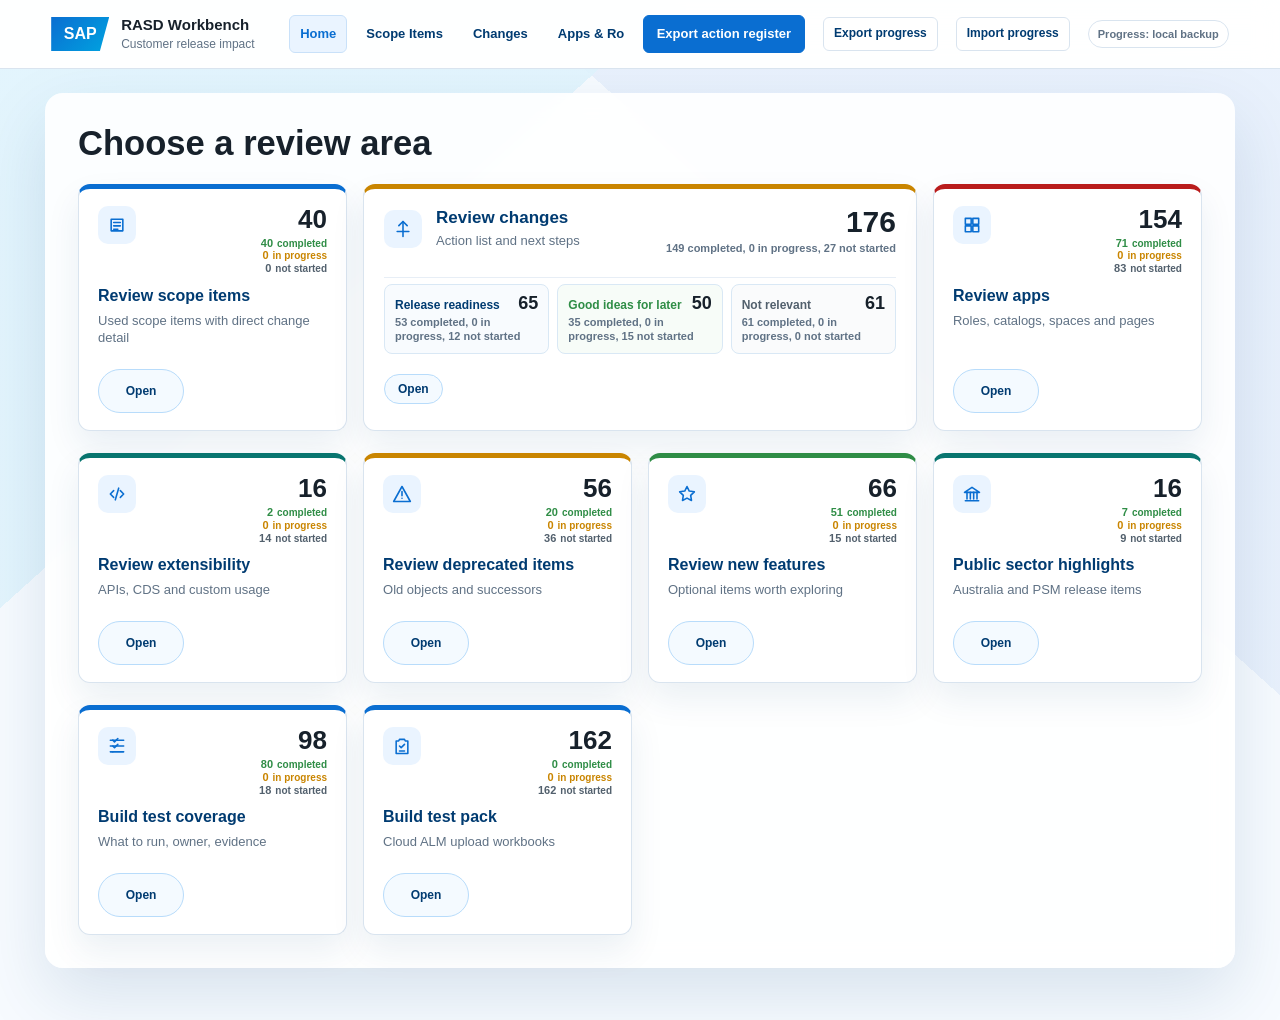
==== commit e93eee5e: "Add progress store layer and recovered review backup" ====
--- a/index.html
+++ b/index.html
@@ -5,7 +5,7 @@
     <meta name="viewport" content="width=device-width, initial-scale=1" />
     <title>RASD Customer Release Workbench</title>
     <link rel="icon" href="data:," />
-    <link rel="stylesheet" href="styles.css?v=20260702-cloud-alm-guidance-evidence" />
+    <link rel="stylesheet" href="styles.css?v=20260703-progress-store" />
   </head>
   <body data-page="overview">
     <header class="topbar">
@@ -31,6 +31,7 @@
       <button class="primary-action" id="exportRegister" type="button">Export action register</button>
       <button class="secondary-action sync-action" id="exportProgress" type="button">Export progress</button>
       <button class="secondary-action sync-action" id="importProgress" type="button">Import progress</button>
+      <span class="progress-status local" id="progressStatus">Progress: local backup</span>
       <input id="stateInput" type="file" accept=".json" hidden />
     </header>
 
@@ -125,9 +126,10 @@
     <div class="toast" id="toast" role="status" aria-live="polite"></div>
 
     <script src="data.js"></script>
-    <script src="review-state-backup.js"></script>
+    <script src="review-state-backup.js?v=20260703-recovered-progress"></script>
+    <script src="progress-store.js?v=20260703-progress-store"></script>
     <script src="extensibility-inventory.js"></script>
     <script src="sap-help-enrichment.js?v=20260628-full-sap-help-harvest"></script>
-    <script src="app.js?v=20260702-cloud-alm-guidance-evidence"></script>
+    <script src="app.js?v=20260703-progress-store"></script>
   </body>
 </html>
--- a/styles.css
+++ b/styles.css
@@ -181,6 +181,41 @@
   white-space: nowrap;
 }
 
+.progress-status {
+  display: inline-flex;
+  align-items: center;
+  min-height: 28px;
+  max-width: 210px;
+  padding: 4px 9px;
+  border: 1px solid var(--line);
+  border-radius: 999px;
+  color: var(--muted);
+  background: #fff;
+  font-size: 11px;
+  font-weight: 800;
+  line-height: 1;
+  white-space: nowrap;
+}
+
+.progress-status.synced {
+  border-color: #bde7c7;
+  color: var(--green);
+  background: #f1fbf3;
+}
+
+.progress-status.saving,
+.progress-status.loading {
+  border-color: #f5d28f;
+  color: var(--amber);
+  background: #fff8e9;
+}
+
+.progress-status.error {
+  border-color: #ffd1d1;
+  color: var(--red);
+  background: #fff2f2;
+}
+
 .table-action.compact {
   min-height: 28px;
   margin-top: 8px;
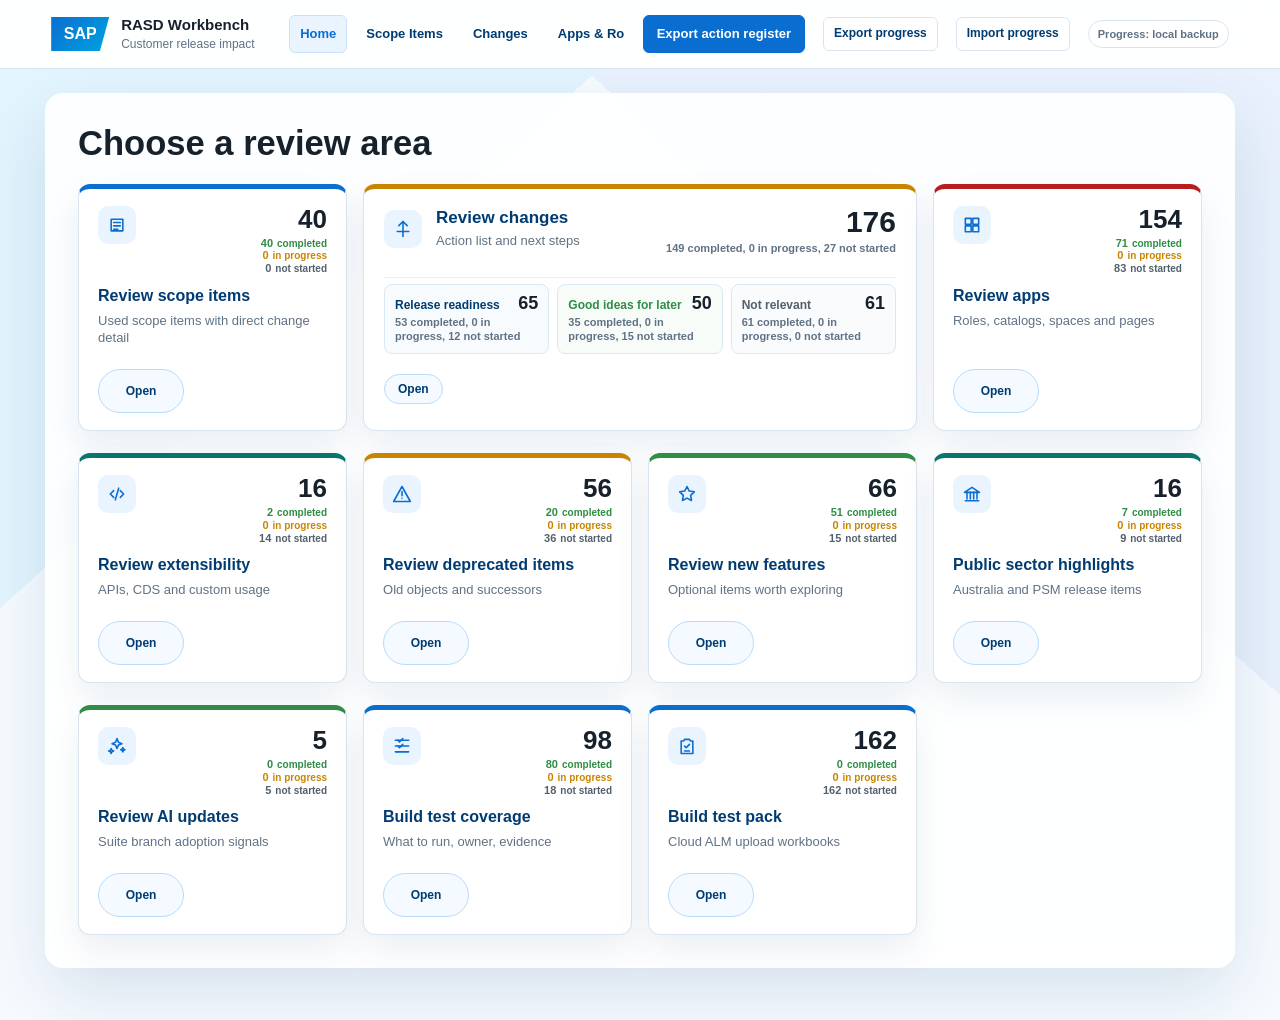
==== commit 8b08a05c: "Embed AI updates in RASD workbench" ====
--- a/index.html
+++ b/index.html
@@ -25,6 +25,7 @@
         <button class="nav-link" type="button" data-page="deprecated">Deprecated</button>
         <button class="nav-link" type="button" data-page="newfeatures">New Features</button>
         <button class="nav-link" type="button" data-page="publicsector">Public Sector</button>
+        <button class="nav-link" type="button" data-page="aiupdates">AI Updates</button>
         <button class="nav-link" type="button" data-page="coverage">Coverage</button>
         <button class="nav-link" type="button" data-page="testplan">Test Plan</button>
       </nav>
--- a/styles.css
+++ b/styles.css
@@ -3058,6 +3058,109 @@
   font-size: 13px;
 }
 
+.ai-updates-layout {
+  display: grid;
+  gap: 16px;
+}
+
+.ai-hero-card {
+  border-top: 4px solid var(--green);
+}
+
+.ai-kpis .coverage-kpi {
+  min-height: 126px;
+}
+
+.ai-main-grid {
+  display: grid;
+  grid-template-columns: minmax(0, 1fr) 320px;
+  gap: 14px;
+  align-items: start;
+}
+
+.ai-update-list {
+  display: grid;
+  gap: 12px;
+  min-width: 0;
+}
+
+.ai-update-card {
+  display: grid;
+  gap: 12px;
+  padding: 14px;
+  border: 1px solid var(--line);
+  border-radius: 8px;
+  background: #fff;
+  box-shadow: 0 10px 24px rgba(0, 59, 113, 0.06);
+}
+
+.ai-card-top {
+  display: grid;
+  grid-template-columns: minmax(0, 1fr) 170px;
+  gap: 14px;
+  align-items: start;
+}
+
+.ai-card-top h3 {
+  margin: 0;
+  color: var(--sap-deep);
+  font-size: 18px;
+  line-height: 1.28;
+}
+
+.ai-update-card > p {
+  margin: 0;
+  color: var(--muted);
+  line-height: 1.45;
+}
+
+.ai-detail-grid {
+  display: grid;
+  grid-template-columns: repeat(2, minmax(0, 1fr));
+  gap: 10px;
+}
+
+.ai-detail-box {
+  min-height: 116px;
+  padding: 11px;
+  border: 1px solid #d6e5f5;
+  border-radius: 6px;
+  background: #f8fbfe;
+}
+
+.ai-detail-box span {
+  display: block;
+  margin-bottom: 6px;
+  color: var(--sap-blue);
+  font-size: 11px;
+  font-weight: 850;
+  letter-spacing: .04em;
+  text-transform: uppercase;
+}
+
+.ai-detail-box p {
+  margin: 0;
+  color: var(--ink);
+  font-size: 13px;
+  line-height: 1.42;
+}
+
+.ai-card-actions {
+  display: flex;
+  flex-wrap: wrap;
+  gap: 9px;
+  align-items: center;
+}
+
+.ai-card-actions .review-note-toggle {
+  flex: 1 1 220px;
+}
+
+.ai-side-panel {
+  position: sticky;
+  top: 86px;
+}
+
 .release-lane {
   min-width: 0;
 }
@@ -3180,9 +3283,15 @@
   .cloud-alm-pack-card,
   .coverage-hero-card,
   .coverage-main-grid,
+  .ai-main-grid,
+  .ai-detail-grid,
   .ext-fix-layout,
   .ext-fix-panels {
     grid-template-columns: 1fr;
+  }
+
+  .ai-side-panel {
+    position: static;
   }
 
   .coverage-kpis {
@@ -3232,6 +3341,7 @@
   .cloud-alm-pack-grid,
   .cloud-alm-pack-card,
   .coverage-kpis,
+  .ai-detail-grid,
   .home-card-breakdown,
   .source-screenshot-grid {
     grid-template-columns: 1fr;
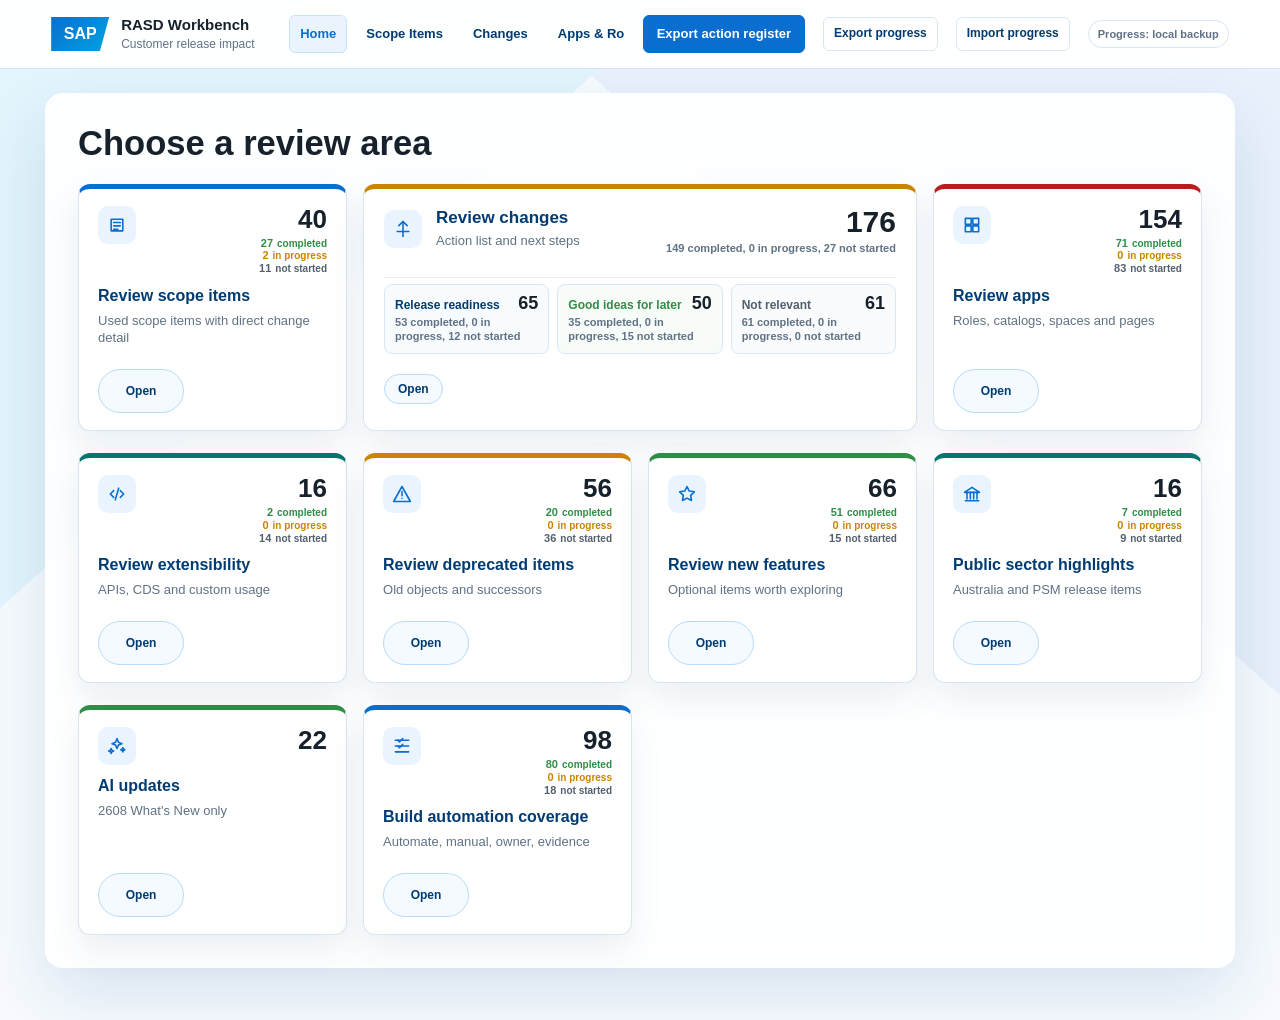
==== commit 79fb8129: "Move Cloud ALM pack export to scope items" ====
--- a/index.html
+++ b/index.html
@@ -27,7 +27,6 @@
         <button class="nav-link" type="button" data-page="publicsector">Public Sector</button>
         <button class="nav-link" type="button" data-page="aiupdates">AI Updates</button>
         <button class="nav-link" type="button" data-page="coverage">Coverage</button>
-        <button class="nav-link" type="button" data-page="testplan">Test Plan</button>
       </nav>
       <button class="primary-action" id="exportRegister" type="button">Export action register</button>
       <button class="secondary-action sync-action" id="exportProgress" type="button">Export progress</button>
@@ -46,7 +45,7 @@
           </p>
           <div class="hero-actions">
             <button class="primary-action" type="button" data-jump="whatsnew">Review changes</button>
-            <button class="secondary-action" type="button" data-jump="testplan">Open test plan</button>
+            <button class="secondary-action" type="button" data-jump="scope">Download Cloud ALM pack</button>
           </div>
         </div>
         <aside class="import-panel" aria-label="RASD data source">
@@ -131,6 +130,6 @@
     <script src="progress-store.js?v=20260703-progress-store"></script>
     <script src="extensibility-inventory.js"></script>
     <script src="sap-help-enrichment.js?v=20260628-full-sap-help-harvest"></script>
-    <script src="app.js?v=20260703-progress-store"></script>
+    <script src="app.js?v=20260704-scope-alm-zip"></script>
   </body>
 </html>
--- a/styles.css
+++ b/styles.css
@@ -2902,7 +2902,7 @@
 }
 
 .coverage-wide {
-  grid-row: span 4;
+  grid-column: 1 / -1;
 }
 
 .coverage-panel-heading {
@@ -2940,6 +2940,16 @@
 
 .coverage-table td:first-child {
   min-width: 260px;
+}
+
+.coverage-table th:nth-child(4),
+.coverage-table td:nth-child(4) {
+  min-width: 260px;
+}
+
+.coverage-table th:nth-child(5),
+.coverage-table td:nth-child(5) {
+  min-width: 190px;
 }
 
 .coverage-table select {
@@ -2949,6 +2959,89 @@
   border-radius: 6px;
   background: #fff;
   padding: 5px 7px;
+}
+
+.coverage-drill-row td {
+  padding-top: 0;
+  border-top: 0;
+  background: #fbfdff;
+}
+
+.coverage-drill-row details {
+  border: 1px solid #d6e5f5;
+  border-radius: 6px;
+  background: #fff;
+}
+
+.coverage-drill-row summary {
+  cursor: pointer;
+  padding: 9px 12px;
+  color: var(--sap-blue);
+  font-size: 12px;
+  font-weight: 850;
+}
+
+.coverage-drill-grid {
+  display: grid;
+  grid-template-columns: minmax(0, 1.2fr) minmax(0, 1fr) minmax(240px, .8fr);
+  gap: 14px;
+  padding: 0 12px 12px;
+}
+
+.coverage-drill-grid ul {
+  display: grid;
+  gap: 6px;
+  margin: 6px 0 0;
+  padding-left: 18px;
+}
+
+.coverage-drill-grid p {
+  margin: 6px 0 0;
+  color: var(--ink);
+  line-height: 1.4;
+}
+
+.coverage-resource-list {
+  display: flex;
+  flex-wrap: wrap;
+  gap: 6px;
+  margin-top: 6px;
+}
+
+.mini-link {
+  display: inline-flex;
+  align-items: center;
+  width: fit-content;
+  min-height: 26px;
+  margin: 2px 4px 2px 0;
+  padding: 4px 8px;
+  border: 1px solid #b8dcff;
+  border-radius: 999px;
+  background: #f8fbfe;
+  color: var(--sap-blue);
+  font-size: 12px;
+  font-weight: 850;
+  text-decoration: none;
+}
+
+.mini-link:hover {
+  background: #edf6ff;
+}
+
+.coverage-summary-row .mini-link {
+  display: block;
+  min-height: 0;
+  margin: 0 0 6px;
+  padding: 0;
+  border: 0;
+  border-radius: 0;
+  background: transparent;
+  line-height: 1.25;
+}
+
+.coverage-summary-row .mini-link:hover {
+  background: transparent;
+  text-decoration: underline;
 }
 
 .owner-list,
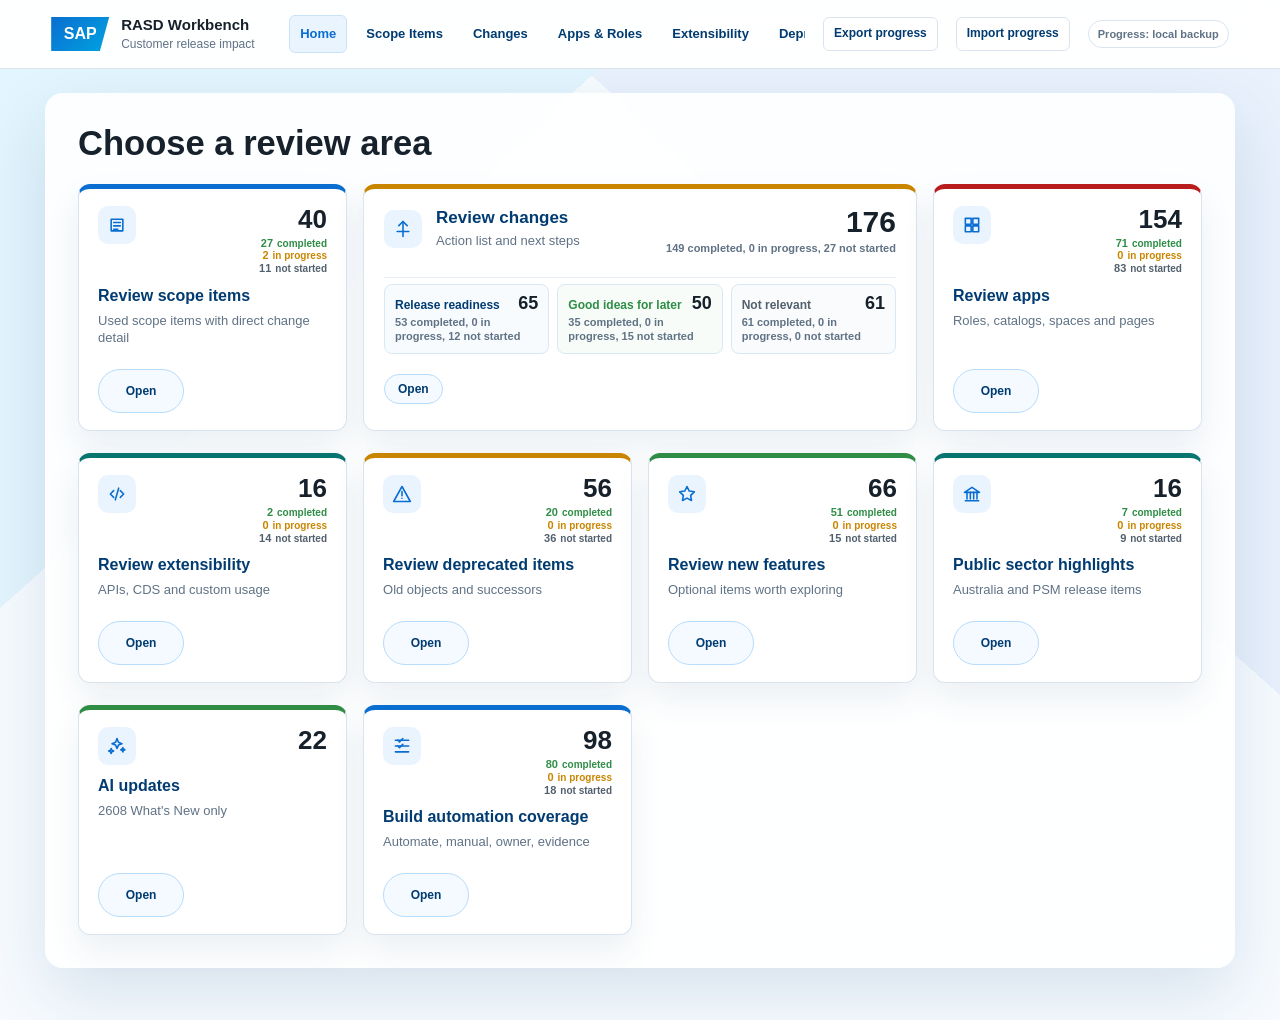
==== commit 287cb94d: "Remove action register export button" ====
--- a/index.html
+++ b/index.html
@@ -28,7 +28,6 @@
         <button class="nav-link" type="button" data-page="aiupdates">AI Updates</button>
         <button class="nav-link" type="button" data-page="coverage">Coverage</button>
       </nav>
-      <button class="primary-action" id="exportRegister" type="button">Export action register</button>
       <button class="secondary-action sync-action" id="exportProgress" type="button">Export progress</button>
       <button class="secondary-action sync-action" id="importProgress" type="button">Import progress</button>
       <span class="progress-status local" id="progressStatus">Progress: local backup</span>
@@ -130,6 +129,6 @@
     <script src="progress-store.js?v=20260703-progress-store"></script>
     <script src="extensibility-inventory.js"></script>
     <script src="sap-help-enrichment.js?v=20260628-full-sap-help-harvest"></script>
-    <script src="app.js?v=20260704-scope-alm-zip"></script>
+    <script src="app.js?v=20260704-remove-action-register"></script>
   </body>
 </html>
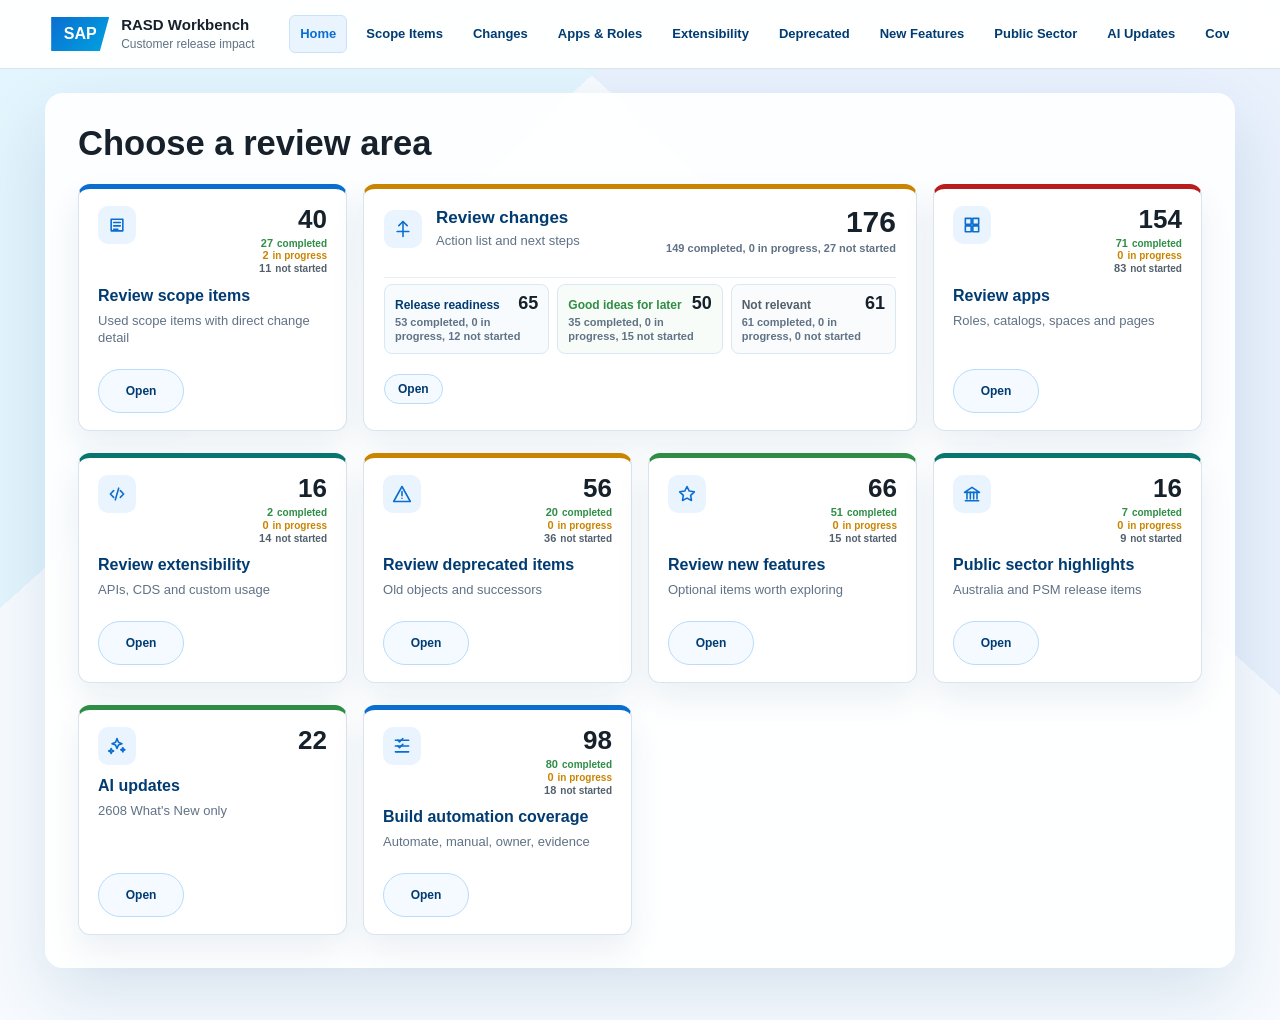
==== commit ee321812: "Clean up header progress controls" ====
--- a/index.html
+++ b/index.html
@@ -28,10 +28,6 @@
         <button class="nav-link" type="button" data-page="aiupdates">AI Updates</button>
         <button class="nav-link" type="button" data-page="coverage">Coverage</button>
       </nav>
-      <button class="secondary-action sync-action" id="exportProgress" type="button">Export progress</button>
-      <button class="secondary-action sync-action" id="importProgress" type="button">Import progress</button>
-      <span class="progress-status local" id="progressStatus">Progress: local backup</span>
-      <input id="stateInput" type="file" accept=".json" hidden />
     </header>
 
     <main>
@@ -129,6 +125,6 @@
     <script src="progress-store.js?v=20260703-progress-store"></script>
     <script src="extensibility-inventory.js"></script>
     <script src="sap-help-enrichment.js?v=20260628-full-sap-help-harvest"></script>
-    <script src="app.js?v=20260704-remove-action-register"></script>
+    <script src="app.js?v=20260704-clean-header-progress"></script>
   </body>
 </html>
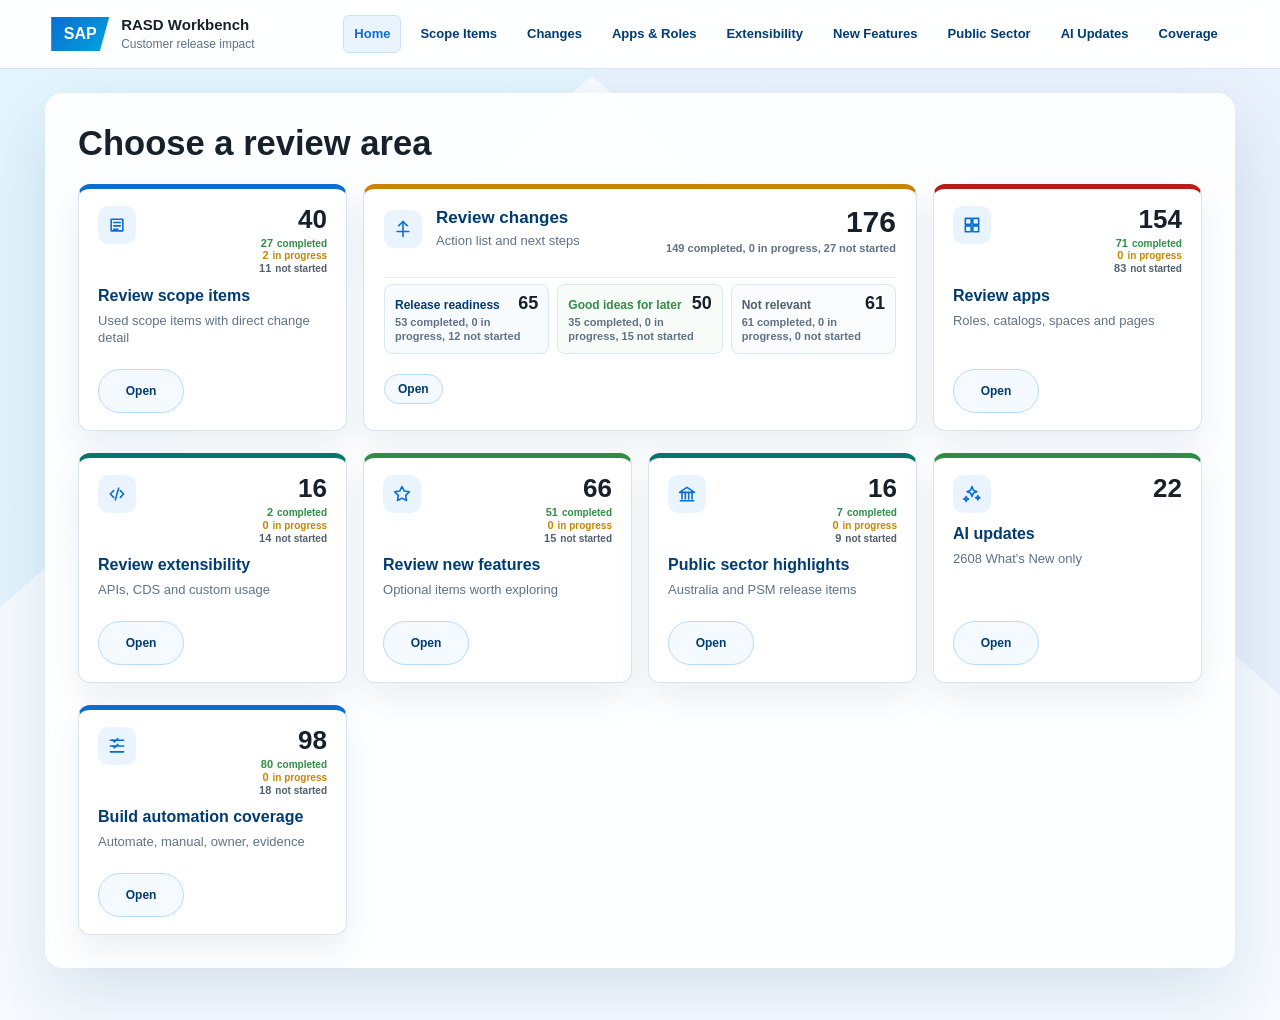
==== commit b48577b9: "Remove duplicate deprecated review entry points" ====
--- a/index.html
+++ b/index.html
@@ -22,7 +22,6 @@
         <button class="nav-link" type="button" data-page="whatsnew">Changes</button>
         <button class="nav-link" type="button" data-page="apps">Apps & Roles</button>
         <button class="nav-link" type="button" data-page="extensibility">Extensibility</button>
-        <button class="nav-link" type="button" data-page="deprecated">Deprecated</button>
         <button class="nav-link" type="button" data-page="newfeatures">New Features</button>
         <button class="nav-link" type="button" data-page="publicsector">Public Sector</button>
         <button class="nav-link" type="button" data-page="aiupdates">AI Updates</button>
--- a/styles.css
+++ b/styles.css
@@ -2933,32 +2933,59 @@
   overflow: auto;
 }
 
+.coverage-table {
+  table-layout: fixed;
+}
+
 .coverage-table th,
 .coverage-table td {
   vertical-align: top;
 }
 
 .coverage-table td:first-child {
-  min-width: 260px;
+  width: 42%;
+  min-width: 0;
+}
+
+.coverage-table th:nth-child(2),
+.coverage-table td:nth-child(2) {
+  width: 16%;
+}
+
+.coverage-table th:nth-child(3),
+.coverage-table td:nth-child(3) {
+  width: 24%;
 }
 
 .coverage-table th:nth-child(4),
 .coverage-table td:nth-child(4) {
-  min-width: 260px;
-}
-
-.coverage-table th:nth-child(5),
-.coverage-table td:nth-child(5) {
-  min-width: 190px;
-}
-
-.coverage-table select {
-  width: 132px;
-  min-height: 32px;
-  border: 1px solid var(--line);
-  border-radius: 6px;
+  width: 18%;
+  min-width: 0;
+}
+
+.coverage-action-cell {
+  vertical-align: middle;
+}
+
+.coverage-approach-button {
+  display: inline-flex;
+  align-items: center;
+  justify-content: center;
+  min-height: 30px;
+  padding: 5px 13px;
+  border: 1px solid #a8d4fb;
+  border-radius: 999px;
   background: #fff;
-  padding: 5px 7px;
+  color: var(--sap-blue);
+  font-size: 12px;
+  font-weight: 850;
+  line-height: 1;
+  cursor: pointer;
+}
+
+.coverage-approach-button:hover,
+.coverage-approach-button.active {
+  background: #edf6ff;
 }
 
 .coverage-drill-row td {
@@ -2967,38 +2994,40 @@
   background: #fbfdff;
 }
 
-.coverage-drill-row details {
+.coverage-test-guidance-panel {
   border: 1px solid #d6e5f5;
   border-radius: 6px;
   background: #fff;
-}
-
-.coverage-drill-row summary {
-  cursor: pointer;
-  padding: 9px 12px;
-  color: var(--sap-blue);
-  font-size: 12px;
-  font-weight: 850;
+  padding: 12px 14px 14px;
 }
 
 .coverage-drill-grid {
   display: grid;
-  grid-template-columns: minmax(0, 1.2fr) minmax(0, 1fr) minmax(240px, .8fr);
+  grid-template-columns: minmax(0, 1.05fr) minmax(0, 1.1fr) minmax(0, 1fr) minmax(240px, .9fr);
   gap: 14px;
-  padding: 0 12px 12px;
-}
-
-.coverage-drill-grid ul {
-  display: grid;
-  gap: 6px;
+  padding: 6px 0 0;
+  font-size: 13px;
+  line-height: 1.38;
+}
+
+.coverage-drill-grid ul,
+.coverage-drill-grid ol {
+  display: grid;
+  gap: 5px;
   margin: 6px 0 0;
   padding-left: 18px;
+}
+
+.coverage-drill-grid li {
+  font-size: 13px;
+  line-height: 1.38;
 }
 
 .coverage-drill-grid p {
   margin: 6px 0 0;
   color: var(--ink);
-  line-height: 1.4;
+  font-size: 13px;
+  line-height: 1.38;
 }
 
 .coverage-resource-list {
@@ -3006,6 +3035,10 @@
   flex-wrap: wrap;
   gap: 6px;
   margin-top: 6px;
+}
+
+.coverage-source-links {
+  margin-top: 10px;
 }
 
 .mini-link {
